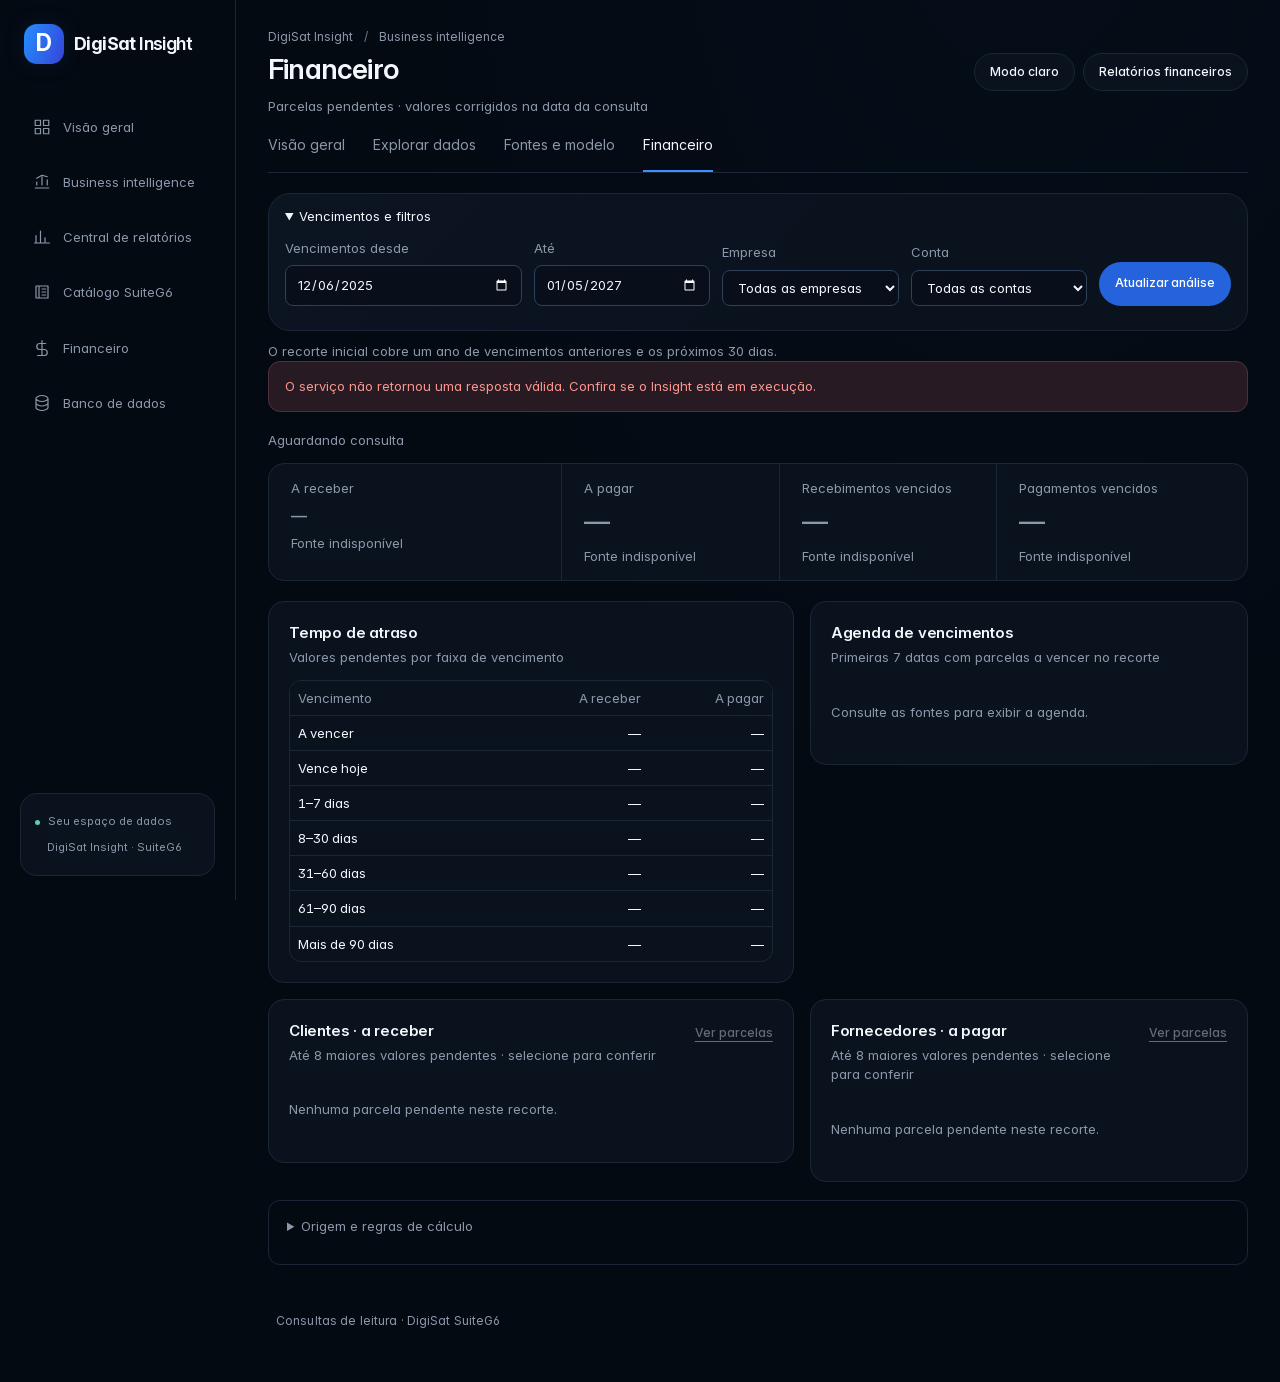
==== static/bi-finance.html @ 0f27f089 "Release 1.1.0 RC2 with financial BI and parcel exploration" ====
<!doctype html>
<html lang="pt-BR">
<head>
  <meta charset="utf-8"><meta name="viewport" content="width=device-width,initial-scale=1">
  <title>Financeiro · DigiSat Insight</title>
  <script src="/static/theme.js?v=pebble-1"></script>
  <link rel="icon" href="/static/favicon.svg" type="image/svg+xml">
  <link rel="preload" href="/static/fonts/InterVariable.woff2" as="font" type="font/woff2" crossorigin>
  <link rel="stylesheet" href="/static/style.css"><link rel="stylesheet" href="/static/theme.css">
  <link rel="stylesheet" href="/static/pebble.css?v=2"><link rel="stylesheet" href="/static/pebble-layout.css?v=3">
  <link rel="stylesheet" href="/static/pulse.css?v=2"><link rel="stylesheet" href="/static/bi.css?v=1">
  <script src="/static/pebble.js?v=3" defer></script>
  <link rel="stylesheet" href="/static/bi-finance.css"><script src="/static/bi-finance.js" defer></script>
</head>
<body class="bi-page finance-bi"><a class="skip" href="#biMain">Pular para a análise</a><main id="biMain">
<header class="bi-header"><div><p class="bi-breadcrumb">DigiSat Insight <span>/</span> Business intelligence</p><h1>Financeiro</h1><p class="bi-fine">Parcelas pendentes · valores corrigidos na data da consulta</p></div><div class="bi-header-actions"><button id="themeToggle" class="secondary" type="button"><span id="themeLabel">Modo claro</span></button><a class="secondary" href="/finance-reports">Relatórios financeiros</a></div></header>
<nav class="bi-tabs" aria-label="Áreas de BI"><a href="/bi#overview">Visão geral</a><a href="/bi#explore">Explorar dados</a><a href="/bi#model">Fontes e modelo</a><a href="/bi-finance" aria-current="page">Financeiro</a></nav>
<details id="filtersDisclosure" open><summary>Vencimentos e filtros</summary><form id="filters" class="bi-filterbar"><label>Vencimentos desde<input id="start" type="date" required></label><label>Até<input id="end" type="date" required></label><label>Empresa<select id="company"><option value="">Todas as empresas</option></select></label><label>Conta<select id="account"><option value="">Todas as contas</option></select></label><button id="refresh" class="primary">Atualizar análise</button></form></details>
<p id="scope" class="bi-fine">O recorte inicial cobre um ano de vencimentos anteriores e os próximos 30 dias.</p><p id="error" class="bi-error" role="alert" hidden></p><p id="freshness" class="bi-fine" role="status">Aguardando consulta</p>
<div id="kpis" class="bi-kpis" aria-live="polite"></div>
<div class="finance-grid"><section class="bi-panel"><div class="bi-panel-head"><div><h2>Tempo de atraso</h2><p>Valores pendentes por faixa de vencimento</p></div></div><div id="aging" class="bi-table-frame"></div></section><section class="bi-panel"><div class="bi-panel-head"><div><h2>Agenda de vencimentos</h2><p>Primeiras 7 datas com parcelas a vencer no recorte</p></div></div><div id="agenda"></div></section><section class="bi-panel"><div class="bi-panel-head"><div><h2>Clientes · a receber</h2><p>Até 8 maiores valores pendentes · selecione para conferir</p></div><button class="bi-text-button" data-side="receivable">Ver parcelas</button></div><div id="receivablePeople"></div></section><section class="bi-panel"><div class="bi-panel-head"><div><h2>Fornecedores · a pagar</h2><p>Até 8 maiores valores pendentes · selecione para conferir</p></div><button class="bi-text-button" data-side="payable">Ver parcelas</button></div><div id="payablePeople"></div></section></div>
<section id="details" class="bi-panel finance-details" hidden><div class="bi-panel-head"><div><h2 id="detailTitle">Parcelas</h2><p id="detailStatus" role="status"></p></div><button id="closeDetails" class="secondary">Fechar</button></div><div id="parcelTable" class="bi-table-frame"></div><div class="bi-model-actions"><button id="previous" class="secondary">Anterior</button><button id="next" class="secondary">Próxima página</button></div></section>
<details class="bi-provenance"><summary>Origem e regras de cálculo</summary><p>Recebimentos e Pagamentos · somente parcelas ativas com situação pendente. O recorte usa o vencimento; títulos anteriores à data inicial ficam fora dos totais. Juros, multas e taxas seguem o motor dos relatórios financeiros, calculados hoje. Os totais de BI somam os centavos exibidos por parcela, antes da paginação. Não representam saldo bancário nem uma posição histórica. A homologação contra a saída nativa permanece pendente.</p><p id="provenance"></p></details><footer class="bi-footer">Consultas de leitura · DigiSat SuiteG6</footer></main><dialog id="biAuth" aria-labelledby="biAuthTitle"><form id="biAuthForm"><h2 id="biAuthTitle">Acessar o Insight</h2><p>Use as credenciais de acesso a este painel.</p><label>Usuário<input id="biAuthUser" autocomplete="username" required></label><label>Senha<input id="biAuthPassword" type="password" autocomplete="current-password" required></label><p id="biAuthError" role="alert"></p><div class="bi-model-actions"><button id="biAuthCancel" type="button" class="secondary">Cancelar</button><button class="primary" type="submit">Entrar</button></div></form></dialog>
</body></html>
---- static/style.css ----
/* ============================================================
   DigiSat Insight — design system
   Offline only: system fonts, no CDN, no build step.
   ============================================================ */

:root{
  /* ink & surface */
  --ink:#101f19;
  --ink-2:#2b3d34;
  --muted:#5f7268;
  --faint:#8b9a92;
  --line:#e2e9e1;
  --line-strong:#cfdacd;
  --bg:#f2f5ee;
  --bg-deep:#e9eee4;
  --card:#ffffff;

  /* brand */
  --green:#16624b;
  --green-600:#0f4d3a;
  --green-700:#0a3a2c;
  --green-soft:#e6f0e9;
  --green-tint:#f2f8f4;
  --lime:#d7ee86;

  /* semantic */
  --amber:#8a6a24;
  --amber-bg:#fdf7e6;
  --amber-line:#f0e3bb;
  --red:#a94136;
  --red-bg:#fdf1ef;
  --red-line:#f2d3ce;
  --blue:#2c5c8c;
  --blue-bg:#eef5fc;
  --blue-line:#d8e6f4;

  /* shape & motion */
  --r-xs:8px;
  --r-sm:10px;
  --r-md:13px;
  --r-lg:18px;
  --r-xl:24px;
  --shadow-xs:0 1px 2px #16281f08;
  --shadow-sm:0 2px 8px #16281f0a,0 1px 2px #16281f06;
  --shadow-md:0 10px 28px #16281f10,0 2px 6px #16281f08;
  --shadow-lg:0 24px 60px #16281f1a,0 6px 16px #16281f0d;
  --ease:cubic-bezier(.22,.61,.36,1);
  --t-fast:140ms var(--ease);
  --t-med:240ms var(--ease);

  --font:"Segoe UI Variable Text","Segoe UI",Inter,system-ui,-apple-system,"Helvetica Neue",Arial,sans-serif;
  --mono:"Cascadia Mono","Consolas","SF Mono",ui-monospace,monospace;
}

*{box-sizing:border-box}
html{scroll-behavior:smooth;-webkit-text-size-adjust:100%}
body{
  margin:0;
  /* Leaves room for the fixed rail while letting <main> center in the rest. */
  padding-left:72px;
  background:
    radial-gradient(1100px 520px at 82% -8%,#e7f0e4 0%,transparent 62%),
    radial-gradient(900px 460px at -10% 108%,#eaf0e2 0%,transparent 58%),
    var(--bg);
  color:var(--ink);
  font:400 14px/1.55 var(--font);
  -webkit-font-smoothing:antialiased;
  text-rendering:optimizeLegibility;
}
h1,h2,h3,p{margin:0}
h1,h2,h3{letter-spacing:-.018em;line-height:1.18;font-weight:700}
button,input,select{font:inherit;color:inherit}
button{cursor:pointer}
svg{fill:none;stroke:currentColor;stroke-width:1.8;stroke-linecap:round;stroke-linejoin:round;flex:none}
a{color:inherit}
::selection{background:#cfe8d6;color:var(--green-700)}

.sr-only{position:absolute;width:1px;height:1px;padding:0;margin:-1px;overflow:hidden;clip:rect(0 0 0 0);white-space:nowrap;border:0}
.hidden{display:none!important}

.skip{
  position:absolute;left:12px;top:-64px;z-index:80;
  background:var(--green-700);color:#fff;text-decoration:none;
  padding:9px 14px;border-radius:var(--r-sm);font-weight:600;
  transition:top var(--t-fast);
}
.skip:focus{top:12px}

:focus-visible{outline:3px solid #9dc9ae;outline-offset:2px;border-radius:4px}

/* ------------------------------------------------------------
   Rail
   ------------------------------------------------------------ */
.rail{
  position:fixed;inset:0 auto 0 0;width:72px;z-index:20;
  display:flex;flex-direction:column;align-items:center;gap:18px;
  padding:18px 0;
  background:linear-gradient(180deg,#0f3b2e 0%,#0b2d23 62%,#0a271e 100%);
  color:#d8e7dd;
  box-shadow:1px 0 0 #ffffff0d,8px 0 32px #0a271e18;
}
.brand-mark{
  display:grid;place-items:center;width:40px;height:40px;
  border-radius:13px;background:var(--lime);color:#0b2d23;
  font-weight:800;font-size:20px;letter-spacing:-.03em;text-decoration:none;
  box-shadow:0 6px 18px #00000026,inset 0 1px 0 #ffffff80;
  transition:transform var(--t-fast),box-shadow var(--t-fast);
}
.brand-mark:hover{transform:translateY(-1px);box-shadow:0 10px 24px #0000002e,inset 0 1px 0 #ffffff80}
.rail-nav{display:flex;flex-direction:column;gap:8px}
.rail-btn{
  position:relative;width:44px;height:44px;border-radius:13px;
  display:grid;place-items:center;color:#a8c2b6;text-decoration:none;
  transition:background var(--t-fast),color var(--t-fast);
}
.rail-btn svg{width:20px;height:20px}
.rail-btn:hover{background:#ffffff14;color:#e8f4ec}
.rail-btn.active{background:#ffffff1c;color:var(--lime)}
.rail-btn.active::before{
  content:"";position:absolute;left:-14px;top:50%;transform:translateY(-50%);
  width:3px;height:20px;border-radius:0 3px 3px 0;background:var(--lime);
}
.rail-bottom{
  margin-top:auto;font-size:9.5px;letter-spacing:.14em;font-weight:800;
  color:#7f9c8e;
}

/* ------------------------------------------------------------
   Shell
   ------------------------------------------------------------ */
main{
  max-width:1200px;margin:0 auto;
  padding:30px clamp(16px,4vw,48px) 40px;
}
.top{
  display:flex;justify-content:space-between;align-items:flex-start;
  gap:24px;margin-bottom:22px;
}
.top > div:first-child{min-width:0}
.eyebrow{
  font-size:10px;letter-spacing:.16em;font-weight:800;
  color:#5d7268;text-transform:uppercase;
}
h1{
  font-size:clamp(28px,3.6vw,38px);
  letter-spacing:-.035em;margin-top:4px;
  background:linear-gradient(96deg,#0c2f24 0%,#164f3c 62%,#1c6a50 100%);
  -webkit-background-clip:text;background-clip:text;color:transparent;
}
.tagline{color:var(--muted);font-size:13px;margin-top:6px;max-width:52ch}

.top-meta{display:flex;align-items:center;gap:10px;flex-wrap:wrap;justify-content:flex-end}
.badge-readonly{
  display:inline-flex;align-items:center;gap:6px;
  font-size:10px;font-weight:800;letter-spacing:.09em;text-transform:uppercase;
  color:var(--green-600);background:var(--green-soft);
  border:1px solid #d2e5d7;border-radius:99px;padding:6px 10px;
}
.badge-readonly::before{
  content:"";width:6px;height:6px;border-radius:50%;background:#35a077;
  box-shadow:0 0 0 3px #35a07722;
}

/* status pill */
.status{
  display:flex;align-items:center;gap:11px;
  background:#ffffffd9;border:1px solid var(--line);border-radius:14px;
  padding:9px 10px 9px 13px;min-width:250px;
  box-shadow:var(--shadow-sm);backdrop-filter:blur(8px);
}
.dot{
  width:9px;height:9px;border-radius:50%;background:#d3a53c;flex:none;
  box-shadow:0 0 0 4px #d3a53c1f;transition:background var(--t-med),box-shadow var(--t-med);
}
.status.online .dot{background:#2f9d74;box-shadow:0 0 0 4px #2f9d741f}
.status.error .dot{background:#cf6255;box-shadow:0 0 0 4px #cf62551f}
.status-text{display:flex;flex-direction:column;line-height:1.28;flex:1;min-width:0}
.status-text strong{font-size:12px;letter-spacing:-.005em}
.status-text small{font-size:10.5px;color:var(--muted);white-space:nowrap;overflow:hidden;text-overflow:ellipsis}
.icon-btn{
  width:30px;height:30px;border-radius:9px;border:0;background:transparent;
  color:var(--muted);display:grid;place-items:center;transition:background var(--t-fast),color var(--t-fast);
}
.icon-btn:hover{background:var(--green-soft);color:var(--green)}
.icon-btn svg{width:16px;height:16px}

/* ------------------------------------------------------------
   Cards
   ------------------------------------------------------------ */
.card{
  background:var(--card);border:1px solid var(--line);
  border-radius:var(--r-lg);box-shadow:var(--shadow-md);
}
.banner{
  margin-bottom:16px;padding:16px 18px;border-radius:14px;
  background:var(--red-bg);border:1px solid var(--red-line);color:#78322b;
}
.banner b{display:block;margin-bottom:4px}
.banner code{
  background:#fff;border:1px solid var(--red-line);padding:1px 5px;
  border-radius:5px;font:12px var(--mono);
}
.banner p{margin:6px 0 0;font-size:12.5px}

/* ------------------------------------------------------------
   Ask / hero
   ------------------------------------------------------------ */
.ask{
  position:relative;overflow:hidden;
  padding:clamp(22px,3vw,34px);
  margin-bottom:14px;
  background:
    radial-gradient(760px 300px at 88% -30%,#dcecd6 0%,transparent 66%),
    linear-gradient(118deg,#f0f6ec 0%,#f8fbf5 52%,#eef3e6 100%);
  border-color:#dbe6d7;
}
.ask::after{
  content:"";position:absolute;inset:0;pointer-events:none;opacity:.45;
  background-image:linear-gradient(#16624b0a 1px,transparent 1px),linear-gradient(90deg,#16624b0a 1px,transparent 1px);
  background-size:38px 38px;
  mask-image:radial-gradient(600px 240px at 90% 0%,#000 0%,transparent 72%);
}
.ask > *{position:relative;z-index:1}
.ask-copy{max-width:660px}
.pill{
  display:inline-flex;align-items:center;gap:6px;
  font-size:9px;letter-spacing:.14em;font-weight:800;
  color:#1f6a50;background:#d8e9d5;border:1px solid #c6ddc3;
  padding:5px 10px;border-radius:99px;
}
.ask h2{
  font-size:clamp(22px,2.6vw,29px);letter-spacing:-.028em;
  margin:12px 0 6px;
}
.ask-copy p{color:#566c5f;font-size:13px;max-width:56ch}

.ask-row{display:flex;gap:10px;margin-top:20px}
.ask-row input{
  flex:1;min-width:0;height:52px;
  border:1px solid #d3dfd0;border-radius:14px;background:#fff;
  padding:0 17px;font-size:14.5px;
  box-shadow:var(--shadow-sm);
  transition:border-color var(--t-fast),box-shadow var(--t-fast);
}
.ask-row input::placeholder{color:#9aa89f}
.ask-row input:focus{
  outline:none;border-color:#7fae90;
  box-shadow:0 0 0 4px #b9d8c34d,var(--shadow-sm);
}

.primary{
  height:44px;border:0;border-radius:12px;
  background:linear-gradient(180deg,#1b7157 0%,var(--green) 55%,var(--green-600) 100%);
  color:#fff;font-weight:700;font-size:13px;letter-spacing:-.005em;
  padding:0 20px;display:inline-flex;align-items:center;justify-content:center;gap:8px;
  box-shadow:0 1px 0 #ffffff26 inset,0 6px 16px #16624b2e;
  transition:filter var(--t-fast),transform var(--t-fast),box-shadow var(--t-fast);
}
.primary:hover{filter:brightness(1.06);box-shadow:0 1px 0 #ffffff26 inset,0 8px 20px #16624b3a}
.primary:active{transform:translateY(1px)}
.primary:disabled{opacity:.6;cursor:wait;transform:none}
.primary.small{height:38px;padding:0 15px;font-size:12px;border-radius:10px}

.secondary{
  height:38px;border:1px solid var(--line-strong);border-radius:10px;
  background:#f7f9f4;color:#35463d;font-weight:600;font-size:12px;padding:0 14px;
  transition:background var(--t-fast),border-color var(--t-fast),color var(--t-fast);
}
.secondary:hover{background:#eef3ea;border-color:#bfcdbd;color:var(--green-700)}
.secondary:disabled{opacity:.45;cursor:default}

.ghost{
  height:38px;border:1px solid transparent;border-radius:10px;background:transparent;
  color:var(--green);font-weight:700;font-size:12px;padding:0 11px;
  display:inline-flex;align-items:center;gap:6px;transition:background var(--t-fast);
}
.ghost:hover{background:var(--green-soft)}
.ghost svg{width:14px;height:14px;transition:transform var(--t-med)}
.ghost[aria-expanded="true"] svg{transform:rotate(180deg)}

.spinner{
  display:none;width:14px;height:14px;border-radius:50%;
  border:2px solid #ffffff59;border-top-color:#fff;
  animation:spin .7s linear infinite;
}
.running .spinner{display:inline-block}
@keyframes spin{to{transform:rotate(360deg)}}

.suggestions{display:flex;gap:7px;flex-wrap:wrap;margin-top:14px}
.suggestions button{
  border:1px solid #d7e3d2;background:#ffffffb8;border-radius:99px;
  padding:6px 12px;font-size:11px;color:#4d6559;
  transition:background var(--t-fast),border-color var(--t-fast),color var(--t-fast);
}
.suggestions button:hover{background:#fff;border-color:#a9c9b4;color:var(--green-700)}

/* ------------------------------------------------------------
   Toolbar + filters
   ------------------------------------------------------------ */
.toolbar{
  display:flex;align-items:center;gap:14px;flex-wrap:wrap;
  padding:11px 13px;margin-bottom:14px;border-radius:var(--r-md);
}
.presets{
  display:flex;gap:2px;flex-wrap:wrap;
  background:#f1f5ed;border:1px solid #e6ece3;border-radius:11px;padding:3px;
}
.presets button{
  border:0;background:transparent;border-radius:8px;
  padding:6px 11px;font-size:11.5px;color:#586a60;font-weight:600;white-space:nowrap;
  transition:background var(--t-fast),color var(--t-fast),box-shadow var(--t-fast);
}
.presets button:hover{background:#ffffffb0;color:var(--green-700)}
.presets button.active{
  background:#fff;color:var(--green-700);
  box-shadow:var(--shadow-sm);font-weight:700;
}
.dates{
  display:flex;align-items:center;gap:10px;margin-left:auto;
  font-size:11px;color:var(--muted);font-weight:700;
}
.dates label{display:inline-flex;align-items:center;gap:6px;white-space:nowrap}
.dates input{
  height:36px;border:1px solid var(--line-strong);border-radius:9px;
  background:#fbfcf9;padding:0 9px;font-size:12px;color:var(--ink);
  transition:border-color var(--t-fast),box-shadow var(--t-fast);
}
.dates input:focus{outline:none;border-color:#80ae90;box-shadow:0 0 0 3px #b6d6c33d}

.filters{
  display:grid;grid-template-columns:repeat(4,minmax(0,1fr));
  gap:14px;padding:18px;margin-bottom:24px;
}
.field{display:flex;flex-direction:column;gap:6px;min-width:0}
.field label,.field-title{
  font-size:10.5px;font-weight:800;color:#5d6f66;letter-spacing:.035em;
  text-transform:uppercase;
}
.field select,.field input{
  height:38px;border:1px solid var(--line-strong);border-radius:9px;
  background:#fbfcf9;padding:0 10px;font-size:12px;min-width:0;
  transition:border-color var(--t-fast),box-shadow var(--t-fast),background var(--t-fast);
}
.field select:hover,.field input:hover{background:#fff}
.field select:focus,.field input:focus{
  outline:none;border-color:#80ae90;box-shadow:0 0 0 3px #b6d6c33d;background:#fff;
}
.field select:disabled,.field input:disabled{opacity:.58;background:#f1f4ef;cursor:not-allowed}
.scope{gap:7px;grid-column:span 2}
.scope .field-title{margin-bottom:1px}
.check{
  display:flex!important;align-items:center;gap:7px;
  font-size:12px!important;font-weight:600!important;color:#35463d!important;
  cursor:pointer;text-transform:none;letter-spacing:0;
}
.check input{width:15px;height:15px;accent-color:var(--green);height:auto;margin:0}
.scope small{font-size:10px;color:#6b7a72;margin:-1px 0 2px 22px;line-height:1.4}
.scope small.scope-hint{margin-left:0;line-height:1.45}
.mapping-actions{grid-column:1/-1;display:flex;justify-content:flex-end;gap:8px;padding-top:2px}
.map-note{grid-column:1/-1;font-size:10.5px;color:#617068;margin:0}
.backup-note{
  grid-column:1/-1;font-size:10.5px;color:var(--amber);
  background:var(--amber-bg);border:1px solid var(--amber-line);
  border-radius:9px;padding:8px 10px;margin:2px 0 0;
}

/* ------------------------------------------------------------
   Section head + report cards
   ------------------------------------------------------------ */
.section-head{
  display:flex;align-items:flex-end;justify-content:space-between;
  gap:12px;margin-bottom:12px;
}
.section-head h2{font-size:19px;margin-top:3px}
.muted{font-size:11px;color:var(--muted)}

.report-grid{
  display:grid;grid-template-columns:repeat(auto-fit,minmax(150px,1fr));
  gap:10px;margin-bottom:20px;
}
.report-card{
  position:relative;display:flex;flex-direction:column;align-items:flex-start;
  gap:6px;text-align:left;padding:14px;
  border:1px solid var(--line);border-radius:var(--r-md);background:var(--card);
  box-shadow:var(--shadow-xs);
  transition:transform var(--t-fast),border-color var(--t-fast),box-shadow var(--t-fast);
}
.report-card:hover{
  border-color:#b9cfc0;transform:translateY(-2px);
  box-shadow:var(--shadow-md);
}
.report-card.selected{
  border-color:#5f9f81;
  box-shadow:0 0 0 2px #dcece2,var(--shadow-md);
}
.report-card.selected::after{
  content:"";position:absolute;inset:0;border-radius:inherit;pointer-events:none;
  background:linear-gradient(160deg,#16624b08 0%,transparent 55%);
}
.report-icon{
  position:relative;width:30px;height:30px;border-radius:9px;
  display:grid;place-items:center;margin-bottom:3px;
}
.report-card.selected .report-icon::after{
  content:"✓";position:absolute;right:-5px;bottom:-5px;
  width:15px;height:15px;border-radius:50%;display:grid;place-items:center;
  background:var(--green);color:#fff;font-size:9px;font-weight:800;line-height:1;
  box-shadow:0 0 0 2px #fff;
}
.report-icon svg{width:15px;height:15px}
.violet{background:#ece7fb;color:#6f56b6}
.orange{background:#fdefe2;color:#c1702a}
.mint{background:#e1f3e9;color:#3b8f69}
.blue{background:#e5eefa;color:#46719f}
.rose{background:#f9e8e6;color:#bb675f}
.teal{background:#e0f1ef;color:#2f7d75}
.slate{background:#e9edf0;color:#4d6170}
.report-name{font-size:12px;font-weight:700;line-height:1.32;letter-spacing:-.005em}
.report-card small{font-size:10px;color:var(--muted);line-height:1.35}

/* ------------------------------------------------------------
   Results
   ------------------------------------------------------------ */
.results{padding:clamp(18px,2.4vw,26px);scroll-margin-top:18px}
.results-head{
  display:flex;justify-content:space-between;align-items:flex-start;
  gap:16px;padding-bottom:14px;border-bottom:1px solid #eef2ec;
}
.results-head h2{font-size:21px;margin:3px 0 3px}
.results-head p{font-size:11.5px;color:var(--muted)}
.actions{display:flex;gap:7px;flex:none}

.chips{display:flex;gap:6px;flex-wrap:wrap;margin:14px 0 0}
.chip{
  font-size:10.5px;border:1px solid #dde6da;background:#f5f8f2;
  color:#4a6357;border-radius:99px;padding:5px 10px;font-weight:600;
}
.chip.accent{border-color:#cfe2d3;background:var(--green-soft);color:#1f644c;font-weight:700}

.box{margin-top:12px;padding:11px 13px;border-radius:10px;font-size:11.5px;line-height:1.5}
.box b{display:block;font-size:10px;letter-spacing:.08em;text-transform:uppercase;margin-bottom:3px}
.box p{margin:3px 0 0}
.box.warn{background:var(--amber-bg);border:1px solid var(--amber-line);color:var(--amber)}
.box.info{background:var(--blue-bg);border:1px solid var(--blue-line);color:var(--blue)}
.box.error{background:var(--red-bg);border:1px solid var(--red-line);color:#7b342d}

.summary{display:flex;gap:10px;flex-wrap:wrap;margin:16px 0 0}
.metric{
  position:relative;overflow:hidden;
  background:#f8faf6;border:1px solid #edf1e9;border-radius:12px;
  padding:11px 15px;min-width:140px;flex:0 1 auto;
}
.metric::before{
  content:"";position:absolute;left:0;top:0;bottom:0;width:3px;
  background:#cfe0d2;opacity:.9;
}
.metric small{display:block;color:var(--muted);font-size:10px;font-weight:600;letter-spacing:.02em}
.metric strong{
  display:block;font-size:19px;letter-spacing:-.02em;margin-top:3px;
  white-space:nowrap;font-variant-numeric:tabular-nums;color:var(--ink);
}
.metric.emphasis{background:var(--green-soft);border-color:#d5e6d9}
.metric.emphasis::before{background:#3f8f6e}
.metric.emphasis strong{color:var(--green-700)}
.metric.warn{background:var(--amber-bg);border-color:var(--amber-line)}
.metric.warn::before{background:#d3a53c}
.metric.warn strong{color:var(--amber)}

.chart{margin:20px 0 6px}
.chart-title{
  font-size:10.5px;color:var(--muted);margin-bottom:9px;font-weight:800;
  letter-spacing:.06em;text-transform:uppercase;
}
.bars{
  display:flex;align-items:flex-end;gap:5px;height:150px;
  border-bottom:1px solid var(--line);padding:4px 2px 0;
}
.bar-col{
  flex:1;height:100%;display:flex;flex-direction:column;justify-content:flex-end;
  align-items:center;gap:4px;min-width:6px;position:relative;
}
.bar-col .bar{
  width:min(34px,82%);border-radius:5px 5px 0 0;min-height:3px;
  background:linear-gradient(180deg,#9ccfb0 0%,#5aa383 55%,#3f8a6b 100%);
  box-shadow:0 -1px 0 #ffffff40 inset;
  transition:filter var(--t-fast),transform var(--t-fast);
}
.bar-col:hover .bar{filter:brightness(1.07);transform:scaleX(1.04)}
.bar-col span{font-size:8.5px;color:#617068;white-space:nowrap}
.bar-col .tip{
  position:absolute;bottom:104%;left:50%;transform:translateX(-50%);
  background:#122c22;color:#fff;font-size:10px;padding:4px 7px;
  border-radius:6px;white-space:nowrap;opacity:0;pointer-events:none;
  transition:opacity var(--t-fast);z-index:2;box-shadow:var(--shadow-md);
}
.bar-col:hover .tip{opacity:1}
.hbars{display:flex;flex-direction:column;gap:8px}
.hbar{
  display:grid;grid-template-columns:minmax(90px,220px) 1fr auto;
  align-items:center;gap:10px;font-size:11px;
}
.hbar .label{
  color:#42544a;overflow:hidden;text-overflow:ellipsis;
  white-space:nowrap;text-align:right;
}
.hbar .track{background:#eef3ea;border-radius:99px;height:9px;overflow:hidden}
.hbar .fill{
  display:block;height:100%;border-radius:99px;min-width:3px;
  background:linear-gradient(90deg,#3f8a6b 0%,#78bb99 100%);
}
.hbar .value{font-variant-numeric:tabular-nums;color:#2f4238;font-weight:700;white-space:nowrap}

/* ------------------------------------------------------------
   Tables
   ------------------------------------------------------------ */
.table-wrap{
  overflow:auto;max-height:440px;margin-top:16px;
  border:1px solid #edf1e9;border-radius:11px;overscroll-behavior:contain;
  background:#fff;
}
table{border-collapse:separate;border-spacing:0;width:100%;font-size:11.5px;font-variant-numeric:tabular-nums}
thead th{
  position:sticky;top:0;z-index:2;
  background:#f6f9f3;text-align:left;
  font-size:9.5px;letter-spacing:.06em;text-transform:uppercase;color:#5b6d63;
  padding:9px 11px;border-bottom:1px solid var(--line);
  white-space:nowrap;cursor:pointer;user-select:none;
  transition:color var(--t-fast),background var(--t-fast);
}
thead th:hover{color:var(--green);background:#f1f6ee}
thead th:focus-visible{outline-offset:-3px;background:var(--green-soft)}
tbody td{
  padding:9px 11px;border-bottom:1px solid #f2f5f0;
  max-width:380px;overflow:hidden;text-overflow:ellipsis;white-space:nowrap;
}
tbody tr:last-child td{border-bottom:0}
tbody tr:hover td{background:#fafbf7}
td.num{text-align:right;font-variant-numeric:tabular-nums}
.empty{text-align:center;color:#93a098;height:96px;font-size:12px}

.empty-state{
  display:flex;flex-direction:column;align-items:center;justify-content:center;
  gap:5px;padding:26px 12px;color:#7b8a82;height:auto;
}
.empty-state svg{width:28px;height:28px;color:#b2c1b7;stroke-width:1.5;margin-bottom:2px}
.empty-state strong{font-size:12px;color:#4a5d52}
.empty-state span{font-size:11px;line-height:1.45;max-width:44ch}

.table-foot{margin:10px 2px 0;font-size:10.5px;color:var(--muted)}

/* reconciliation */
.recon{margin-top:20px;padding-top:16px;border-top:1px solid var(--line)}
.recon-head{display:flex;justify-content:space-between;align-items:flex-start;gap:12px}
.recon-head h3{font-size:15px;margin:2px 0 2px}
.recon-head p{font-size:11px;color:var(--muted)}
.recon .summary{margin-top:10px}
.recon .table-wrap{max-height:300px;margin-top:10px}
.recon .table-foot{margin-top:7px}

/* skeletons */
.skeleton{
  height:78px;border-radius:11px;margin-top:14px;
  background:linear-gradient(90deg,#f2f5ef 25%,#e8eee4 37%,#f2f5ef 63%);
  background-size:400% 100%;animation:shimmer 1.35s infinite;
}
.skeleton-row td{padding:11px;border-bottom:1px solid #f2f5f0}
.skeleton-line{
  display:block;height:11px;border-radius:6px;
  background:linear-gradient(90deg,#f2f5ef 25%,#e8eee4 37%,#f2f5ef 63%);
  background-size:400% 100%;animation:shimmer 1.35s infinite;
}
@keyframes shimmer{0%{background-position:100% 0}100%{background-position:-100% 0}}

footer{
  text-align:center;font-size:10px;color:#66766d;
  padding:22px 8px 4px;letter-spacing:.01em;
}

/* ------------------------------------------------------------
   Toast
   ------------------------------------------------------------ */
#toast{
  position:fixed;left:50%;bottom:24px;transform:translate(-50%,14px);
  background:#122c22;color:#eaf4ee;padding:11px 16px;border-radius:10px;
  font-size:12px;opacity:0;pointer-events:none;z-index:60;
  max-width:min(480px,90vw);text-align:center;
  box-shadow:var(--shadow-lg);
  transition:opacity var(--t-med),transform var(--t-med);
}
#toast.show{opacity:1;transform:translate(-50%,0)}

/* ------------------------------------------------------------
   Responsive
   ------------------------------------------------------------ */
@media(min-width:821px){
  html{scroll-padding-top:92px}
  #assistente,#resultado{scroll-margin-top:92px}
  .toolbar{
    position:sticky;top:10px;z-index:6;
    background:#ffffffeb;backdrop-filter:blur(12px) saturate(1.1);
    box-shadow:0 10px 26px #16281f12,0 1px 0 #ffffffcc inset;
  }
}
@media(max-width:1060px){
  .report-grid{grid-template-columns:repeat(3,minmax(0,1fr))}
  .filters{grid-template-columns:repeat(2,minmax(0,1fr))}
  .scope{grid-column:span 2}
}
@media(max-width:820px){
  body{padding-left:0}
  main{margin:0 auto;padding:24px 16px 34px}
  .rail{
    inset:auto 0 0 0;width:auto;height:58px;flex-direction:row;
    justify-content:center;gap:10px;padding:0 14px;
    border-radius:16px 16px 0 0;
  }
  .brand-mark,.rail-bottom{display:none}
  .rail-nav{flex-direction:row;gap:10px}
  .rail-btn.active::before{display:none}
  body{padding-bottom:66px}
  .top{flex-direction:column;align-items:stretch;gap:16px}
  .top-meta{justify-content:flex-start}
  .status{min-width:0}
  .toolbar{gap:10px}
  .dates{margin-left:0}
  .report-grid{grid-template-columns:repeat(2,minmax(0,1fr))}
  .results-head{flex-direction:column}
  .actions{width:100%}
  .actions button{flex:1}
}
@media(max-width:560px){
  h1{font-size:27px}
  .ask{padding:20px}
  .ask h2{font-size:21px}
  .ask-row{flex-direction:column}
  .ask-row .primary{width:100%}
  .filters{grid-template-columns:1fr}
  .scope{grid-column:span 1}
  .presets{width:100%}
  .presets button{flex:0 0 auto;padding:6px 10px;font-size:10.5px}
  .dates{width:100%;flex-wrap:wrap}
  .dates label{flex:1;min-width:120px}
  .dates input{width:100%}
  .report-grid{grid-template-columns:1fr 1fr}
  .report-card{padding:11px}
  .results{padding:16px}
  .recon-head{flex-direction:column}
  .recon-head .secondary{width:100%}
  .hbar{grid-template-columns:minmax(70px,130px) 1fr auto}
  .hbar .value{font-size:10px}
}

@media(prefers-reduced-motion:reduce){
  html{scroll-behavior:auto!important}
  *,*::before,*::after{transition:none!important;animation:none!important}
}

#investigationDetails{margin-top:24px;padding-top:18px;border-top:1px solid var(--line)}
#investigationDetails h3{font-size:15px;margin-bottom:6px}
.sale-detail{margin-top:10px;border:1px solid var(--line);border-radius:var(--r-sm);padding:10px 12px;background:var(--card)}
.sale-detail summary{cursor:pointer;font-size:12px;font-weight:600;color:var(--ink-2)}
.sale-detail .table-wrap{margin-top:10px}

@media print{
  .rail,.toolbar,.ask,.report-section,#toast,.skip,footer{display:none!important}
  body{padding:0}
  main{margin:0;padding:0;max-width:none}
  .card{box-shadow:none;border-color:#ccc}
  .table-wrap{max-height:none;overflow:visible}
}
---- static/theme.css ----
:root{color-scheme:light}
.theme-toggle{display:inline-flex;align-items:center;justify-content:center;gap:7px;white-space:nowrap}
.theme-toggle svg{width:16px;height:16px}
@media(max-width:820px){.top-meta{flex-wrap:wrap}}

@media screen{
  :root[data-theme="dark"]{
    color-scheme:dark;
    --ink:#e5eee9;--ink-2:#cfddd5;--muted:#a6bbb0;--faint:#8fa59a;
    --line:#30453b;--line-strong:#466052;--bg:#101a15;--bg-deep:#15231c;--card:#1a2921;
    --green:#85d4ad;--green-600:#a4e2c2;--green-700:#b2ebce;
    --green-soft:#233e30;--green-tint:#1d3327;
    --amber:#edcb7a;--amber-bg:#362e1d;--amber-line:#66532c;
    --red:#f1a49a;--red-bg:#382622;--red-line:#6d423a;
    --blue:#a2c9f1;--blue-bg:#1e3043;--blue-line:#395775;
    --shadow-xs:0 1px 2px #0003;--shadow-sm:0 2px 8px #0003;
    --shadow-md:0 10px 28px #0004;--shadow-lg:0 24px 60px #0006;
  }
  [data-theme="dark"] body{background:radial-gradient(1100px 520px at 82% -8%,#213b2d 0%,transparent 62%),var(--bg)}
  [data-theme="dark"] ::selection{background:#3c654d;color:#effff5}
  [data-theme="dark"] h1{background:none;color:var(--ink);-webkit-text-fill-color:var(--ink)}
  [data-theme="dark"] .eyebrow,
  [data-theme="dark"] .ask-copy p,
  [data-theme="dark"] .field label,
  [data-theme="dark"] .scope small,
  [data-theme="dark"] .map-note,
  [data-theme="dark"] .bar-col span,
  [data-theme="dark"] footer,
  [data-theme="dark"] dialog p,
  [data-theme="dark"] dialog label{color:var(--muted)}
  [data-theme="dark"] .status,
  [data-theme="dark"] .toolbar{background:var(--card);box-shadow:var(--shadow-sm)}
  [data-theme="dark"] .badge-readonly{border-color:var(--line-strong)}
  [data-theme="dark"] .ask{background:radial-gradient(760px 300px at 88% -30%,#2c4b35 0%,transparent 66%),linear-gradient(118deg,#1c3023,#1b2a21);border-color:var(--line-strong)}
  [data-theme="dark"] .pill{background:#2d4936;color:#bce7c4;border-color:#46684e}
  [data-theme="dark"] .ask-row input,
  [data-theme="dark"] .dates input,
  [data-theme="dark"] .field input,
  [data-theme="dark"] .field select,
  [data-theme="dark"] dialog input{background:var(--bg-deep);color:var(--ink);border-color:var(--line-strong)}
  [data-theme="dark"] input::placeholder{color:var(--faint)}
  [data-theme="dark"] .field select:hover,
  [data-theme="dark"] .field input:hover,
  [data-theme="dark"] .field select:focus,
  [data-theme="dark"] .field input:focus,
  [data-theme="dark"] dialog input:focus{background:var(--bg);color:var(--ink)}
  [data-theme="dark"] .field select:disabled,
  [data-theme="dark"] .field input:disabled{background:var(--bg-deep)}
  [data-theme="dark"] .scope label{color:var(--ink-2)!important}
  [data-theme="dark"] .primary{background:linear-gradient(180deg,#267c5b,#195c43);color:#fff}
  [data-theme="dark"] .skip{background:#195c43;color:#fff}
  [data-theme="dark"] .secondary,
  [data-theme="dark"] .suggestions button{background:var(--bg-deep);color:var(--ink-2);border-color:var(--line-strong)}
  [data-theme="dark"] .secondary:hover,
  [data-theme="dark"] .suggestions button:hover{background:var(--green-soft);color:var(--green-700);border-color:var(--green)}
  [data-theme="dark"] .presets{background:var(--bg-deep);border-color:var(--line)}
  [data-theme="dark"] .presets button{color:var(--muted)}
  [data-theme="dark"] .presets button:hover,
  [data-theme="dark"] .presets button.active{background:var(--green-soft);color:var(--green-700)}
  [data-theme="dark"] .report-card.selected{border-color:#79bd95;box-shadow:0 0 0 2px #355441,var(--shadow-md)}
  [data-theme="dark"] .report-card.selected .report-icon::after{background:#276c4c;color:#fff;box-shadow:0 0 0 2px var(--card)}
  [data-theme="dark"] .violet{background:#37304d;color:#ccb8ff}
  [data-theme="dark"] .orange{background:#453222;color:#efbc86}
  [data-theme="dark"] .mint{background:#253f30;color:#94d6ad}
  [data-theme="dark"] .blue{background:#293a50;color:#adcdf4}
  [data-theme="dark"] .rose{background:#452e2d;color:#f0b4ac}
  [data-theme="dark"] .teal{background:#223e3b;color:#94d7ce}
  [data-theme="dark"] .slate{background:#303c44;color:#bdcfdb}
  [data-theme="dark"] .results-head{border-color:var(--line)}
  [data-theme="dark"] .chip{background:var(--bg-deep);border-color:var(--line);color:var(--ink-2)}
  [data-theme="dark"] .chip.accent{background:var(--green-soft);border-color:var(--line-strong);color:var(--green-700)}
  [data-theme="dark"] .banner,
  [data-theme="dark"] .box.error{color:var(--red)}
  [data-theme="dark"] .banner code{background:var(--bg-deep)}
  [data-theme="dark"] .metric{background:var(--bg-deep);border-color:var(--line)}
  [data-theme="dark"] .metric.emphasis{background:var(--green-soft);border-color:var(--line-strong)}
  [data-theme="dark"] .metric::before{background:#42634e}
  [data-theme="dark"] .metric.emphasis::before{background:#85d4ad}
  [data-theme="dark"] .hbar .label,
  [data-theme="dark"] .hbar .value,
  [data-theme="dark"] .empty-state strong{color:var(--ink-2)}
  [data-theme="dark"] .hbar .track{background:var(--line)}
  [data-theme="dark"] .table-wrap{background:var(--card);border-color:var(--line)}
  [data-theme="dark"] thead th{background:var(--bg-deep);color:var(--muted)}
  [data-theme="dark"] thead th:hover{background:var(--green-soft);color:var(--green)}
  [data-theme="dark"] tbody td{border-color:var(--line)}
  [data-theme="dark"] tbody tr:hover td{background:var(--green-tint)}
  [data-theme="dark"] .empty,
  [data-theme="dark"] .empty-state{color:var(--muted)}
  [data-theme="dark"] .skeleton,
  [data-theme="dark"] .skeleton-line{background:linear-gradient(90deg,#21362a 25%,#304b39 37%,#21362a 63%);background-size:400% 100%}
  [data-theme="dark"] dialog{background:var(--card);color:var(--ink);border-color:var(--line-strong)}
}
@media print{.theme-toggle{display:none!important}}
---- static/pebble.css ----
/* Pebble-inspired shared visual layer. Local assets only; works offline. */
@media screen {
  :root, :root[data-theme="dark"] {
    color-scheme:dark;
    --ink:#f5f5f2;--ink-2:#deded8;--muted:#a4a59e;--faint:#81837a;
    --bg:#0b0c09;--bg-deep:#11120f;--card:#191a16;--line:#2c2e26;--line-strong:#44473a;
    --green:#d4ff32;--green-600:#d4ff32;--green-700:#d4ff32;--lime:#d4ff32;
    --green-soft:#2b3419;--green-tint:#202619;
    --amber:#f3c879;--amber-bg:#30291b;--amber-line:#59472c;
    --red:#ff8b83;--red-bg:#321e1d;--red-line:#633733;
    --blue:#a8c9ff;--blue-bg:#202a3a;--blue-line:#3c4b66;
    --r-lg:24px;--r-xl:28px;--shadow-xs:none;--shadow-sm:none;--shadow-md:0 5px 24px #0002;--shadow-lg:0 20px 60px #0006;
    font:14px/1.55 "Segoe UI Variable Text","Segoe UI",system-ui,sans-serif;
    color:var(--ink);background:var(--bg);
  }
  :root[data-theme="light"] {
    color-scheme:light;--ink:#1c2015;--ink-2:#363c2b;--muted:#626957;--faint:#757d69;
    --bg:#f2f3eb;--bg-deep:#e9ecdf;--card:#fcfdf8;--line:#dce0d0;--line-strong:#b6c09e;
    --green:#4b6500;--green-600:#4b6500;--green-700:#354800;--green-soft:#e6efcc;--green-tint:#f1f6e6;
    --amber:#805b12;--amber-bg:#fff4d9;--amber-line:#e4cc92;--red:#a13630;--red-bg:#fcebe8;--red-line:#e8b8b1;
    --blue:#345a93;--blue-bg:#e8effb;--blue-line:#b9cdec;
  }
  :root[data-theme] body.pebble-suite {margin:0;padding:0 0 0 236px;min-height:100vh;background:radial-gradient(ellipse at 100% 0%,#a5c92709,transparent 40%),var(--bg);color:var(--ink);font:400 14px/1.55 "Segoe UI Variable Text","Segoe UI",system-ui,sans-serif}
  html .pebble-suite,html[data-theme="dark"] .suite-page {--suite-bg:var(--bg);--suite-card:var(--card);--suite-ink:var(--ink);--suite-muted:var(--muted);--suite-line:var(--line);--suite-accent:var(--green);--suite-soft:var(--green-soft);--suite-hover:var(--green-tint)}
  .pebble-sidebar {position:fixed;inset:0 auto 0 0;width:236px;padding:28px 18px;display:flex;flex-direction:column;border-right:1px solid var(--line);background:var(--bg);z-index:30}
  .pebble-brand {display:flex;gap:12px;align-items:center;color:var(--ink)!important;text-decoration:none;font-size:17px;font-weight:700;padding:0 6px 38px}
  .pebble-brand>span {display:grid;place-items:center;width:42px;height:42px;border-radius:14px;background:var(--lime);color:#11150a;font-size:25px}
  .pebble-brand b {font-weight:400;color:var(--muted)}
  .pebble-brand small {display:block;font-size:8px;letter-spacing:.16em;color:var(--muted);margin-top:3px}
  .pebble-nav-label {font-size:9px;letter-spacing:.13em;color:var(--faint);padding:0 13px;margin:0 0 13px}
  .pebble-sidebar nav {display:grid;gap:8px}
  .pebble-sidebar nav a {display:flex;align-items:center;gap:12px;padding:13px 14px;border-radius:13px;color:var(--muted);text-decoration:none;font-size:13px;transition:background 160ms,color 160ms}
  .pebble-sidebar svg {width:18px;height:18px;fill:none;stroke:currentColor;stroke-width:1.6;stroke-linejoin:round;stroke-linecap:round;flex-shrink:0}
  .pebble-sidebar nav a:hover {background:var(--card);color:var(--ink)}
  .pebble-sidebar nav a[aria-current] {background:var(--lime);color:#121607;font-weight:700}
  .pebble-sidebar-bottom {margin-top:auto;padding:18px 12px;border:1px solid var(--line);border-radius:16px;font-size:10px;color:var(--muted)}
  .pebble-sidebar-bottom small {display:block;font-size:10px;margin:8px 0 0 12px;color:var(--faint)}
  .pebble-live-dot {display:inline-block;width:5px;height:5px;margin-right:5px;background:var(--lime);border-radius:50%}
  .pebble-suite .rail {display:none}
  html .pebble-suite main {width:100%;max-width:1580px;margin:0 auto;padding:32px clamp(20px,3vw,44px) 56px;min-width:0}
  .pebble-suite h1,.pebble-suite h2,.pebble-suite h3 {color:var(--ink);background:none;-webkit-text-fill-color:currentColor;letter-spacing:-.035em}
  .pebble-suite h1 {font-size:clamp(26px,3vw,38px);font-weight:650}
  .pebble-suite .top {align-items:center;margin-bottom:28px}
  .pebble-suite .eyebrow {color:var(--muted);font-size:9px;letter-spacing:.13em}
  .pebble-suite .tagline {max-width:62ch}
  .pebble-suite :is(.card,.panel,.toolbar,.status,details,.totals>div,.document-results) {background:var(--card);border:1px solid var(--line);box-shadow:none;border-radius:22px;color:var(--ink)}
  .pebble-suite :is(.suite-header,.editor-header) {border-color:var(--line);background:transparent;color:var(--muted)}
  .pebble-suite .suite-header {margin-bottom:12px}
  .pebble-suite .suite-brand>span {background:var(--lime);color:#111}
  .pebble-suite :is(input,select,textarea),.pebble-suite .field :is(input,select),.pebble-suite dialog input {background:var(--bg-deep);color:var(--ink);border:1px solid var(--line-strong);border-radius:11px;accent-color:var(--green)}
  .pebble-suite input::placeholder,.pebble-suite textarea::placeholder {color:var(--faint)}
  .pebble-suite :is(input,select,textarea):focus {border-color:var(--green);box-shadow:0 0 0 3px #b8e72c18;outline:none;background:var(--bg-deep);color:var(--ink)}
  .pebble-suite label,.pebble-suite dialog label {color:var(--muted)}
  .pebble-suite button {font:inherit;cursor:pointer;border:1px solid var(--line-strong);border-radius:99px;background:var(--lime);color:#101408;padding:10px 16px;font-weight:650}
  .pebble-suite :is(.secondary,.ghost,.quiet,.suggestions button,.example-chips button,.icon-btn) {background:var(--bg-deep);color:var(--ink-2);border:1px solid var(--line);box-shadow:none}
  .pebble-suite button:hover:not(:disabled),.pebble-suite a.secondary:hover {filter:brightness(1.1);border-color:var(--green)}
  .pebble-suite button:disabled {opacity:.45;cursor:not-allowed}
  .pebble-suite .primary {background:var(--lime);color:#101408;border-color:transparent;box-shadow:none}
  .pebble-suite .workspace-nav {background:transparent;border:0;border-bottom:1px solid var(--line);padding:0 0 20px;gap:8px;border-radius:0;margin-bottom:24px}
  .pebble-suite .workspace-nav a {display:none}
  .pebble-suite .workspace-nav button {font-size:11px;padding:8px 12px}
  .pebble-suite .workspace-version {color:var(--faint);font-size:10px}
  html .pebble-suite .ask.card,html .pebble-suite .discovery-card {background:var(--lime);color:#121607;border:0;border-radius:26px;padding:30px;position:relative;overflow:hidden}
  .pebble-suite .ask::after {background:repeating-radial-gradient(circle at 95% 35%,transparent 0 55px,#50650016 56px 57px,transparent 58px 95px);mask-image:none;opacity:1}
  .pebble-suite .ask h2 {font-size:clamp(28px,3vw,44px);color:#121607;letter-spacing:-.045em;margin:16px 0 10px}
  html .pebble-suite .ask-copy p,.pebble-suite .ask .muted,html .pebble-suite #discoveryStatus,.pebble-suite .discovery-card label {color:#37431d}
  html .pebble-suite .pill {background:#151c0c10;color:#293510;border:1px solid #202a1026}
  .pebble-suite .ask-row input,.pebble-suite .discovery-row input {background:#faffeb;color:#1a2010;border-color:#adc640}
  .pebble-suite .ask-row input::placeholder,.pebble-suite .discovery-row input::placeholder {color:#69764d}
  :root[data-theme] .pebble-suite .ask-row .primary,:root[data-theme] .pebble-suite .discovery-row button {background:#11150b;color:var(--lime);border-color:#11150b;white-space:nowrap}
  .pebble-suite .ask .suggestions button,.pebble-suite .example-chips button,.pebble-suite .ask .ghost {background:#141b0c0a;color:#293510;border-color:#26341330}
  .pebble-suite .conversation-log,.pebble-suite .clarification-box,.pebble-suite .discovery-match {background:var(--card);color:var(--ink);border-color:var(--line)}
  .pebble-suite .presets {background:var(--bg-deep);border-color:var(--line);border-radius:99px}
  .pebble-suite .presets button {background:transparent;border:0;color:var(--muted)}
  .pebble-suite .presets button.active {background:var(--lime);color:#11150b;box-shadow:none;border-radius:99px}
  .pebble-suite .report-card {background:var(--card);border:1px solid var(--line);border-radius:20px;box-shadow:none;color:var(--ink);padding:18px 14px}
  .pebble-suite .report-card.selected {background:var(--green-soft);border-color:var(--green);box-shadow:none}
  .pebble-suite .report-card.selected::after {background:var(--green)}
  .pebble-suite .metric {background:var(--card);border-color:var(--line);border-radius:20px;padding:22px}
  .pebble-suite .metric strong {font-size:30px;letter-spacing:-.04em;font-variant-numeric:tabular-nums}
  .pebble-suite .metric.emphasis {background:var(--lime);border-color:var(--lime)}
  .pebble-suite .metric.emphasis :is(strong,small) {color:#19200e}
  .pebble-suite :is(.table-wrap,dialog) {background:var(--card);color:var(--ink);border:1px solid var(--line);border-radius:18px}
  .pebble-suite :is(th,thead th) {background:var(--bg-deep);color:var(--muted);border-color:var(--line)}
  .pebble-suite td {border-color:var(--line)}
  .pebble-suite tbody tr:hover td {background:var(--green-tint)}
  .pebble-suite :is(.notice,.scope-note) {background:var(--amber-bg);color:var(--amber);border-color:var(--amber-line);border-radius:14px;padding:16px}
  .pebble-suite :is(.banner,#error) {background:var(--red-bg);color:var(--red);border-color:var(--red-line)}
  .pebble-suite :is(summary span,footer,#provenance,dialog p,.map-note) {color:var(--muted)}
  .pebble-suite :is(.chip,.badge-readonly,.release-chip) {background:var(--bg-deep);border-color:var(--line);color:var(--muted)}
  .pebble-suite a {color:var(--green)}
  .pebble-suite :is(button,a,input,select,textarea,summary):focus-visible {outline:2px solid var(--green);outline-offset:4px}
  .pebble-suite .editor-header {padding:28px 30px}
  html .pebble-suite main.editor-layout {width:calc(100% - 48px);max-width:none;padding:0;margin:0 24px 30px;border:1px solid var(--line);border-radius:22px;overflow:hidden;background:var(--card)}
  .pebble-suite details {overflow-wrap:anywhere;min-width:0}
  .pebble-suite .suite-header {flex-wrap:wrap}
  .pebble-suite .editor-sidebar {background:var(--bg-deep);border-color:var(--line)}
  .pebble-suite .editor-workspace {min-width:0}
  .pebble-suite .editor-status {color:var(--muted);background:transparent;border-color:var(--line)}
  .pebble-suite .database-tree button {background:transparent;color:var(--ink-2);border-radius:9px}
  .pebble-suite .database-tree button.selected {background:var(--green-soft);color:var(--green)}
  .pebble-suite .editor-danger {background:var(--red-bg);color:var(--red);border-color:var(--red-line)}
  @media(min-width:1600px) {.pebble-suite .ask {min-height:310px}}
  @media(max-width:1150px) {
    :root[data-theme] body.pebble-suite {padding-left:200px}.pebble-sidebar {width:200px;padding:24px 12px}.pebble-brand{font-size:14px}.pebble-sidebar nav a{font-size:12px;padding:12px 10px}.pebble-suite .top{align-items:flex-start;flex-direction:column}.pebble-suite .top-meta{justify-content:flex-start}.pebble-suite .native-layout{grid-template-columns:1fr}.pebble-suite .native-sidebar{grid-row:auto}
  }
  @media(max-width:760px) {
    :root[data-theme] body.pebble-suite {padding:0 0 82px}.pebble-sidebar {inset:auto 0 0;width:auto;height:72px;padding:7px 8px;border:0;border-top:1px solid var(--line);background:var(--bg)}.pebble-brand,.pebble-nav-label,.pebble-sidebar-bottom{display:none}.pebble-sidebar nav{display:grid;grid-template-columns:repeat(5,minmax(0,1fr));gap:4px}.pebble-sidebar nav a{flex-direction:column;gap:4px;padding:8px 3px;font-size:9px;text-align:center;line-height:1.25;border-radius:12px}.pebble-sidebar nav a span{max-width:90px}.pebble-sidebar svg{width:18px;height:18px}html .pebble-suite main{padding:22px 16px 30px}.pebble-suite .ask.card,.pebble-suite .discovery-card{padding:22px}.pebble-suite .ask-row{flex-direction:column}.pebble-suite .suite-header{gap:10px}.pebble-suite .suite-header nav{gap:10px}.pebble-suite .editor-header{padding:22px 16px}.pebble-suite .editor-layout{margin:0 12px 20px}.pebble-suite .status{min-width:0}.pebble-suite .workspace-nav{gap:6px}.pebble-suite .workspace-version{width:100%}.pebble-suite .native-parameters{grid-template-columns:1fr}
  }
  @media(prefers-reduced-motion:reduce) {*,*::before,*::after{scroll-behavior:auto!important;transition:none!important;animation:none!important}}
  @media(max-width:760px) {html .pebble-suite main.editor-layout{width:calc(100% - 24px);margin:0 12px 20px}}
}
@media print {.pebble-sidebar{display:none!important}.pebble-suite{padding:0!important}}
---- static/pebble-layout.css ----
/* Layout refinement: compact shell, deliberate hierarchy, restrained accents. */
@font-face {
  font-family:"Inter";
  src:url("/static/fonts/InterVariable.woff2") format("woff2");
  font-style:normal;
  font-weight:100 900;
  font-display:swap;
}
@media screen {
  :root,:root[data-theme="dark"] {--bg:#0b0b0b;--bg-deep:#111111;--card:#181818;--line:#292929;--line-strong:#3c3c3c;--ink:#f5f5f3;--ink-2:#d6d6d2;--muted:#a4a4a0;--faint:#777773;--lime:#d2ff2f;--green:#d2ff2f;--green-soft:#272e16;--green-tint:#202317}
  :root[data-theme="light"] {--bg:#f4f5ef;--bg-deep:#eceee5;--card:#ffffff;--line:#dfe2d7;--line-strong:#bcc3ad;--ink:#20241a;--ink-2:#424938;--muted:#657057;--faint:#7c846f;--green:#4e6800;--green-soft:#e8efda;--green-tint:#f0f4e9}
  :root[data-theme] body.pebble-suite {--font:"Inter","Segoe UI",sans-serif;background:radial-gradient(ellipse at 95% -10%,#bcdb2210,transparent 35%),var(--bg);font-family:var(--font);font-size:13px;font-feature-settings:"cv11","ss01";font-optical-sizing:auto}
  .pebble-suite :is(button,input,select,label,h1,h2,h3) {font-family:var(--font)}
  .pebble-sidebar {padding:24px 20px;background:var(--bg);border-color:#ffffff08}
  .pebble-brand {padding:0 4px 39px;font-size:18px;gap:10px;letter-spacing:-.6px}
  .pebble-brand>span {width:40px;height:40px;border-radius:13px;font-size:23px}
  .pebble-brand b {color:var(--ink);font-weight:600}
  .pebble-sidebar nav {gap:7px}
  .pebble-sidebar nav a {padding:14px 13px;border-radius:12px;font-size:13px;font-weight:400}
  .pebble-sidebar-bottom {padding:18px 14px;background:var(--card);border-radius:17px;line-height:1.7}
  html .pebble-suite main {padding:30px 32px 48px;max-width:1680px}
  .pebble-suite :is(.card,.panel,details,.totals>div) {border-radius:22px;border-color:var(--line);background:linear-gradient(120deg,#ffffff02,transparent),var(--card)}
  .pebble-suite h1 {font-size:28px;font-weight:600;letter-spacing:-1.1px}
  .pebble-suite h2 {font-weight:600}
  .pebble-suite .suite-header {padding-bottom:18px;margin-bottom:0}
  .pebble-suite .suite-header .suite-brand {font-size:13px!important;color:var(--muted)!important}
  .pebble-suite .suite-header .suite-brand>span {display:none}
  .pebble-suite .page-heading {padding:29px 0 24px}
  .pebble-suite .page-heading h1 {font-size:32px;max-width:650px}
  html .pebble-suite .discovery-card {padding:24px 28px;border-radius:23px}
  .pebble-suite .discovery-row input {border-radius:99px;padding:13px 18px}
  .pebble-suite .native-layout {gap:16px;margin-top:18px}
  .pebble-suite .panel {padding:23px}
  .pebble-suite button {font-size:12px;font-weight:600}
  .pebble-suite .quiet,.pebble-suite .secondary {border-radius:99px}
  .pebble-suite .notice {font-size:12px;line-height:1.6}
  .pebble-suite .editor-header h1 {font-size:25px}
  .pebble-dashboard .top {gap:20px;align-items:center;margin-bottom:28px;min-height:60px}
  .pebble-dashboard .top h1 {font-size:24px;letter-spacing:-.9px;line-height:1.25;margin:0}
  .pebble-dashboard .top .eyebrow {display:none}
  .pebble-dashboard .tagline {font-size:12px;margin-top:7px}
  .pebble-dashboard .top-meta {flex:none;gap:10px}
  .pebble-dashboard .badge-readonly {display:none}
  .pebble-dashboard .theme-toggle {font-size:11px;padding:11px 16px}
  .dashboard-layout {display:grid;grid-template-columns:minmax(0,1fr) 284px;gap:16px;align-items:start}
  .dashboard-center {min-width:0}
  html .pebble-dashboard .ask.card {min-height:327px;padding:29px 28px 24px;margin:0;border-radius:24px;display:flex;flex-direction:column}
  .pebble-dashboard .ask-copy {max-width:68%;margin-bottom:16px}
  html .pebble-dashboard .ask .pill {background:transparent;border:0;padding:0;color:#354416;font-size:9px;letter-spacing:1.4px}
  html .pebble-dashboard .ask h2 {font:600 clamp(32px,3.3vw,52px)/1.03 var(--font);letter-spacing:-2.2px;margin:16px 0 12px;color:#0d1007}
  .pebble-dashboard .ask-copy p {max-width:36ch;font-size:12px;line-height:1.5}
  .pebble-dashboard .ask::after {background:repeating-radial-gradient(circle at 90% 30%,transparent 0 49px,#5a780016 50px 51px,transparent 52px 89px);z-index:0}
  .dashboard-orbit {position:absolute!important;right:29px;top:48px;width:145px;height:145px;border:12px solid #11140a;border-radius:50%;display:grid;place-items:center;transform:rotate(-25deg);border-left-color:#8bad252e;z-index:1}
  .dashboard-orbit>div {transform:rotate(25deg);text-align:center;color:#101408}
  .dashboard-orbit strong {display:block;font-size:44px;line-height:1;font-weight:600;letter-spacing:-2px}
  .dashboard-orbit span {display:block;font-size:10px;margin-top:7px}
  .pebble-dashboard .ask-row {margin-top:auto;gap:8px;z-index:2}
  .pebble-dashboard .ask-row input {height:45px;border-radius:99px;font-size:12px;background:#f7ffdf;border-color:transparent;box-shadow:none}
  .pebble-dashboard .ask-row button {font-size:11px;padding:0 20px}
  .pebble-dashboard .conversation-tools {gap:9px;margin-top:10px;position:relative;z-index:2}
  .pebble-dashboard .conversation-tools .muted {font-size:9px;line-height:1.4}
  .pebble-dashboard .conversation-tools .ghost {padding:3px 0;border:0;background:transparent;font-size:10px;text-decoration:underline;text-underline-offset:3px;flex:none}
  html .pebble-dashboard details.dashboard-examples {border:0;background:transparent;padding:11px 3px;margin:0 0 4px;color:var(--muted);border-radius:0;font-size:11px}
  .dashboard-examples summary {font-weight:400;cursor:pointer}
  .dashboard-examples .suggestions {margin:10px 0 3px;gap:6px}
  .pebble-dashboard .dashboard-examples .suggestions button {padding:6px 10px;background:var(--card);color:var(--ink-2);font-size:10px}
  .dashboard-stats {display:grid;grid-template-columns:repeat(3,minmax(0,1fr));gap:13px;margin:0 0 23px}
  .dashboard-stat {min-width:0;padding:21px 19px 24px;border-radius:22px;border:1px solid var(--line);background:linear-gradient(135deg,#ffffff03,transparent),var(--card);min-height:140px}
  .dashboard-stat small {font-size:12px;color:var(--muted);font-weight:400}
  .dashboard-stat strong {display:block;font-size:32px;line-height:1.25;font-weight:500;letter-spacing:-.7px;margin-top:18px;color:var(--ink)}
  .dashboard-stat p {font-size:10px;color:var(--muted);margin-top:9px;line-height:1.5}
  .dashboard-stat.has-value strong {font-size:clamp(22px,2.2vw,34px);font-variant-numeric:tabular-nums;color:var(--green)}
  .pebble-dashboard .report-section .section-head {margin:0 0 13px}
  .pebble-dashboard .report-section h2 {font-size:16px;letter-spacing:-.3px}
  .pebble-dashboard .report-section .eyebrow {display:none}
  .pebble-dashboard .report-grid {grid-template-columns:repeat(3,minmax(0,1fr));gap:13px;margin:0}
  .pebble-dashboard .report-card {min-height:144px;padding:19px;gap:7px;background:var(--card);color:var(--ink);border:1px solid var(--line);border-radius:21px;transition:border-color 160ms,background 160ms;transform:none}
  .pebble-dashboard .report-card.selected {background:var(--card);border-color:#8ba638;box-shadow:inset 0 0 0 1px #d2ff2f0c}
  .pebble-dashboard .report-card.selected::after {display:none}
  .pebble-dashboard .report-card:hover {background:var(--bg-deep);border-color:var(--line-strong);transform:none}
  .pebble-dashboard .report-icon {width:32px;height:32px;border-radius:50%;margin-bottom:7px}
  .pebble-dashboard .report-icon svg {width:16px;height:16px}
  .pebble-dashboard .report-card.selected .report-icon {background:var(--lime);color:#171c09}
  .pebble-dashboard .report-card.selected .report-icon::after {display:none}
  .pebble-dashboard .report-name {font-size:14px;font-weight:500}
  .pebble-dashboard .report-card small {font-size:10px;line-height:1.5;color:var(--muted)}
  .dashboard-tools {padding:23px 19px 18px;background:linear-gradient(125deg,#ffffff03,transparent),var(--card);border:1px solid var(--line);border-radius:24px;min-width:0}
  .dashboard-tools-heading {display:flex;justify-content:space-between;align-items:center;gap:8px}
  .dashboard-tools-heading h2 {font-size:15px;letter-spacing:-.3px}
  .dashboard-tools-heading>span {color:var(--lime);font-size:19px}
  .dashboard-tools-intro {color:var(--muted);font-size:10px;margin:7px 0 21px}
  .dashboard-destinations {display:grid;gap:9px}
  .dashboard-destinations>a {display:flex;align-items:center;gap:10px;border:1px solid var(--line);padding:12px 10px;border-radius:16px;color:var(--ink);text-decoration:none;background:#ffffff02}
  .dashboard-destinations>a:hover {border-color:var(--line-strong);background:var(--bg-deep)}
  .destination-icon {width:34px;height:34px;display:grid;place-items:center;flex:none;background:#b5ccfa;color:#111;border-radius:50%;font-size:17px}
  .dashboard-destinations>a:first-child .destination-icon {background:var(--lime)}
  .dashboard-destinations>a:last-child .destination-icon {background:#ffbd78}
  .dashboard-destinations strong {font-weight:500;font-size:12px;display:block}
  .dashboard-destinations small {font-size:9px;color:var(--muted);display:block;margin-top:4px}
  .dashboard-destinations>a>span:last-child {margin-left:auto;color:var(--muted)}
  .dashboard-tools h3 {font-size:10px;font-weight:400;color:var(--muted);margin:26px 0 12px;text-transform:uppercase;letter-spacing:1px}
  .pebble-dashboard .workspace-nav {display:flex;flex-direction:column;align-items:stretch;gap:0;margin:0 0 20px;padding:0 0 14px;border-bottom:1px solid var(--line)}
  .pebble-dashboard .workspace-nav button {flex:none!important;text-align:left;border:0;border-radius:7px;background:transparent;padding:10px 7px;font-size:11px;font-weight:400;color:var(--muted)}
  .pebble-dashboard .workspace-nav button:hover {color:var(--ink);background:var(--bg-deep)}
  .pebble-dashboard .workspace-version {font-size:8px;margin:15px 7px 0;line-height:1.5;color:var(--faint)}
  html .pebble-dashboard .status {background:var(--bg-deep);min-width:0;border-radius:14px;padding:12px 10px;gap:9px}
  .pebble-dashboard .status-text strong {font-size:10px;font-weight:500}
  .pebble-dashboard .status-text small {font-size:9px}
  .pebble-dashboard .status .icon-btn {padding:0;width:25px;height:25px;border:0}
  .pebble-dashboard .dot {width:6px;height:6px;box-shadow:none}
  .pebble-dashboard #setupBanner {font-size:10px;line-height:1.55;margin:12px 0 0;padding:12px;border-radius:12px;overflow-wrap:anywhere}
  .pebble-dashboard #setupBanner p {font-size:10px}
  .pebble-dashboard .dashboard-settings {padding:17px 21px;margin:23px 0 16px;font-size:12px}
  .dashboard-settings>summary {font-weight:500}
  .pebble-dashboard .dashboard-settings .toolbar {margin:17px 0 0;padding:12px 0;border:0;background:transparent;border-radius:0;box-shadow:none}
  .dashboard-settings .workspace-profile {margin:0;padding:10px 0 0}
  .pebble-dashboard .results {border-radius:22px}
  .pebble-dashboard .results-head h2 {font-size:19px}
  .pebble-dashboard .results-head {border-color:var(--line)}
  @media(min-width:1600px) {.dashboard-layout{grid-template-columns:minmax(0,1fr) 300px}.pebble-dashboard .ask-copy{max-width:65%}.dashboard-orbit{width:172px;height:172px;right:38px;top:40px}.pebble-dashboard .ask.card{min-height:330px}}
  @media(max-width:1200px) {.dashboard-layout{grid-template-columns:minmax(0,1fr) 245px;gap:13px}.dashboard-tools{padding:20px 14px}.dashboard-stats{gap:10px}.dashboard-stat{padding:19px 14px}.dashboard-stat strong{font-size:17px}.dashboard-orbit{width:112px;height:112px;border-width:10px;right:23px;top:56px}.dashboard-orbit strong{font-size:34px}.dashboard-orbit span{font-size:8px}.pebble-dashboard .ask-copy{max-width:69%}.pebble-dashboard .top h1{font-size:21px}.pebble-dashboard .top{flex-direction:row}}
  @media(max-width:1000px) {.dashboard-layout{grid-template-columns:minmax(0,1fr)}.dashboard-tools{display:grid;grid-template-columns:1fr 1fr;gap:12px 22px}.dashboard-tools-heading,.dashboard-tools-intro{grid-column:1/-1}.dashboard-tools-intro{margin:0}.dashboard-destinations{grid-row:3/7}.dashboard-tools h3{margin:4px 0}.pebble-dashboard .workspace-nav{grid-column:2;margin:0}.pebble-dashboard .status{grid-column:2}.pebble-dashboard #setupBanner{grid-column:1/-1;margin:0}.dashboard-orbit{width:145px;height:145px;top:40px;right:35px}.pebble-dashboard .ask-copy{max-width:65%}.pebble-dashboard .top{flex-direction:column;align-items:flex-start}.pebble-dashboard .ask.card{min-height:305px}}
  @media(max-width:760px) {html .pebble-suite main{padding:23px 18px 36px}.pebble-sidebar{padding:7px 8px}.pebble-sidebar nav a{font-size:9px;padding:8px 3px}.pebble-dashboard .top{gap:13px;margin-bottom:20px}.pebble-dashboard .top h1{font-size:23px;max-width:320px}.pebble-dashboard .top-meta{position:absolute;top:24px;right:18px}.pebble-dashboard .theme-toggle{padding:7px 9px;font-size:0}.pebble-dashboard .theme-toggle span{display:none}.pebble-dashboard .tagline{max-width:280px;line-height:1.6}.pebble-dashboard .top h1{padding-right:32px}.pebble-dashboard .ask.card{min-height:320px;padding:24px 20px}.pebble-dashboard .ask h2{font-size:37px;letter-spacing:-1.7px}.pebble-dashboard .ask-copy{max-width:75%;margin-bottom:20px}.pebble-dashboard .ask-copy p{font-size:11px;max-width:22ch}.dashboard-orbit{width:84px;height:84px;border-width:7px;right:16px;top:62px}.dashboard-orbit strong{font-size:26px}.dashboard-orbit span{font-size:6px;margin-top:4px}.pebble-dashboard .ask-row{flex-direction:row;gap:6px}.pebble-dashboard .ask-row input{width:0;font-size:10px;padding:0 12px}.pebble-dashboard .ask-row button{padding:0 13px;font-size:10px}.pebble-dashboard .conversation-tools .muted{display:none}.dashboard-stats{gap:8px;margin-bottom:21px}.dashboard-stat{padding:15px 10px;min-height:124px;border-radius:16px}.dashboard-stat small{font-size:8px}.dashboard-stat strong{font-size:14px;margin-top:15px;letter-spacing:-.3px}.dashboard-stat p{font-size:8px;line-height:1.5}.dashboard-stat.has-value strong{font-size:17px;overflow-wrap:anywhere}.pebble-dashboard .report-grid{grid-template-columns:repeat(2,minmax(0,1fr));gap:10px}.pebble-dashboard .report-card{min-height:138px;padding:17px;border-radius:18px}.dashboard-tools{display:block;padding:21px}.dashboard-tools-intro{margin:7px 0 18px}.dashboard-tools h3{margin:23px 0 10px}.pebble-dashboard .workspace-nav{margin-bottom:17px}.pebble-dashboard #setupBanner{margin-top:12px}.dashboard-settings .presets{flex-wrap:wrap}.pebble-dashboard .dashboard-settings{padding:16px}.pebble-dashboard .results{padding:18px}.pebble-dashboard .results-head{flex-wrap:wrap}.pebble-suite .page-heading h1{font-size:27px}}
  @media(max-width:760px) {
    .pebble-dashboard .ask-row .primary {width:auto;flex:0 0 auto;min-height:45px}
    .pebble-dashboard .ask-row input {flex:1 1 0;min-width:0}
    html .pebble-dashboard .ask h2 {font-size:32px;letter-spacing:-1.6px}
    .pebble-dashboard .ask-copy {max-width:75%}
  }
}
@media print {.dashboard-tools,.dashboard-orbit,.dashboard-stats,.dashboard-examples,.dashboard-settings{display:none!important}.dashboard-layout{display:block}}
---- static/pulse.css ----
/* Preferred palette: PulseDesign.webp + Pulse2.webp. Keep the approved layout and Inter. */
.pebble-sidebar .pebble-more,.pebble-sidebar .nav-short{display:none}
.pebble-sidebar-bottom,.pebble-sidebar-bottom small{font-size:11px}
.pebble-menu{padding:24px;width:min(500px,calc(100vw - 32px));max-height:85vh;overflow:auto;border:1px solid var(--line);border-radius:20px;background:var(--card);color:var(--ink)}
.pebble-menu::backdrop{background:#020812cc}.pebble-menu-head{display:flex;justify-content:space-between;align-items:center;gap:12px;margin-bottom:20px}.pebble-menu h2{font-size:18px}.pebble-menu nav{display:grid;gap:8px}.pebble-menu nav a{display:block;padding:13px 12px;color:var(--ink-2);text-decoration:none;border-radius:8px;font-size:14px}.pebble-menu nav a[aria-current]{background:var(--green-soft);color:var(--green)}
@media(max-width:760px){.pebble-sidebar nav{grid-template-columns:repeat(4,minmax(0,1fr))}.pebble-sidebar .pebble-mobile-extra{display:none}.pebble-sidebar .pebble-more{display:flex;flex-direction:column;align-items:center;justify-content:center;gap:4px;background:transparent;color:var(--muted);padding:8px 3px;border:0;border-radius:12px;font:400 11px/1.25 var(--font);min-height:56px}.pebble-sidebar .pebble-more[data-active]{background:var(--green-soft);color:var(--ink)}.pebble-sidebar nav a{font-size:11px}.pebble-sidebar nav a .nav-full{display:none}.pebble-sidebar nav a .nav-short{display:block;font-size:11px}}
@media screen {
  :root,:root[data-theme="dark"] {
    --bg:#040a12;--bg-deep:#080f1b;--card:#0a121e;--line:#1b2636;--line-strong:#2e405b;
    --ink:#f4f7fc;--ink-2:#d1d9e5;--muted:#8b98aa;--faint:#69788e;
    --accent:#438dff;--accent-end:#3544d8;--accent-soft:#101f3b;--accent-tint:#0d1a2d;
    --green:var(--accent);--green-600:#71aaff;--green-700:#94bcff;--lime:var(--accent);
    --green-soft:var(--accent-soft);--green-tint:var(--accent-tint);
    --blue:#8cb8ff;--blue-bg:#101f37;--blue-line:#29466f;
    --amber:#e8c58a;--amber-bg:#241f18;--amber-line:#493b29;
    --red:#fa9690;--red-bg:#281a22;--red-line:#50303c;
    --success:#5bd0ab;--accent-gradient:linear-gradient(110deg,#258fff,#3544d8);
    --hero-bg:radial-gradient(ellipse at 12% 0%,#1636cb66,transparent 49%),radial-gradient(ellipse at 78% 56%,#102d922e,transparent 60%),#030915;
    --hero-ink:#f5f8ff;--hero-muted:#afc2e2;--hero-input:#080f20e8;
  }
  :root[data-theme="light"] {
    --bg:#f0f4fa;--bg-deep:#e8eef7;--card:#ffffff;--line:#d9e2ef;--line-strong:#b5c5dd;
    --ink:#14233c;--ink-2:#334965;--muted:#62738e;--faint:#7385a0;
    --accent:#2563dc;--accent-end:#4145ce;--accent-soft:#e4edff;--accent-tint:#edf3ff;
    --green:var(--accent);--green-600:#255ac6;--green-700:#224d9f;--lime:var(--accent);
    --green-soft:var(--accent-soft);--green-tint:var(--accent-tint);
    --blue:#245cb9;--blue-bg:#e6eeff;--blue-line:#b9cdef;
    --amber:#84601f;--amber-bg:#fff6e7;--amber-line:#ebd8b3;
    --red:#ad4050;--red-bg:#fff0f2;--red-line:#ebbdc6;--success:#1b8065;
  }
  :root[data-theme] body.pebble-suite {background:radial-gradient(ellipse at 80% -10%,#164aad0b,transparent 45%),var(--bg)}
  .pebble-suite .pebble-sidebar {background:var(--bg);border-color:var(--line)}
  .pebble-suite .pebble-brand>span {background:var(--accent-gradient);color:#fff;box-shadow:0 0 24px #267bff19}
  .pebble-suite .pebble-sidebar nav a[aria-current] {background:var(--accent-gradient);color:#fff;box-shadow:0 4px 20px #185ce31a}
  .pebble-suite .pebble-sidebar-bottom {background:var(--card);border-color:var(--line)}
  .pebble-suite .pebble-live-dot {background:var(--success)}
  .pebble-suite :is(.card,.panel,details,.totals>div,.dashboard-tools,.dashboard-stat) {background:linear-gradient(135deg,#789cff04,transparent 65%),var(--card);border-color:var(--line)}
  .pebble-suite :is(.primary,button:not(.secondary):not(.quiet):not(.ghost):not(.report-card):not(.icon-btn):not(.collection-item)) {color:#fff}
  .pebble-suite .primary,.pebble-suite .suite-brand>span {background:var(--accent-gradient);color:#fff}
  .pebble-suite .presets button.active {background:var(--accent-gradient);color:#fff;box-shadow:0 2px 10px #276aff22}
  html .pebble-suite .ask.card,html .pebble-suite .discovery-card {background:var(--hero-bg);color:var(--hero-ink);border:1px solid #1e3a714d;box-shadow:0 0 30px #164dff0b,inset 0 1px 0 #557eff0d}
  html .pebble-suite .ask h2,html .pebble-dashboard .ask h2 {color:var(--hero-ink)}
  html .pebble-suite .ask-copy p,html .pebble-suite .ask .muted,html .pebble-suite #discoveryStatus,.pebble-suite .discovery-card label {color:var(--hero-muted)}
  html .pebble-dashboard .ask .pill,html .pebble-suite .pill {color:#93baff;background:transparent;border-color:#355180}
  .pebble-suite .ask::after {background:url('/static/pulse-wave.svg') center/cover no-repeat;opacity:.85;mask-image:none}
  .pebble-suite .ask-row input,.pebble-suite .discovery-row input {background:var(--hero-input);color:var(--hero-ink);border:1px solid #263b62;box-shadow:inset 0 1px 0 #ffffff03}
  .pebble-suite .ask-row input::placeholder,.pebble-suite .discovery-row input::placeholder {color:#8195b6}
  .pebble-suite .ask-row input:focus,.pebble-suite .discovery-row input:focus {background:#0b1730;border-color:#438dff;box-shadow:0 0 0 3px #438dff19;color:#fff}
  :root[data-theme] .pebble-suite .ask-row .primary,:root[data-theme] .pebble-suite .discovery-row button {background:var(--accent-gradient);color:#fff;border:1px solid #6eaaff40;box-shadow:0 3px 18px #1559ef25}
  .pebble-suite .ask .suggestions button,.pebble-suite .example-chips button,.pebble-suite .ask .ghost {background:#0a143099;color:#b9d2fb;border-color:#29436b}
  .pebble-dashboard .conversation-tools .ghost {background:transparent;color:#b9d2fb}
  .pebble-suite .dashboard-orbit {border-color:#5089fa;border-left-color:#16315b;box-shadow:0 0 35px #1a60ff0a}
  .pebble-suite .dashboard-orbit>div {color:#f5f8ff}
  .pebble-suite .dashboard-orbit span {color:#afc2e2}
  .pebble-suite .report-card {background:var(--card);border-color:var(--line)}
  .pebble-suite .report-card.selected {background:linear-gradient(135deg,#226aff0a,transparent),var(--card);border-color:#365b9c;box-shadow:inset 0 0 0 1px #468bff08}
  .pebble-suite .report-card:hover {border-color:#42669d;background:var(--bg-deep)}
  .pebble-suite .report-card.selected .report-icon {background:var(--accent-gradient);color:#fff}
  .pebble-suite .report-icon {background:var(--accent-soft);color:#8bb8ff}
  .pebble-suite .report-icon.orange {background:#22202c;color:#c1b1ec}
  .pebble-suite .report-icon.mint,.pebble-suite .report-icon.teal {background:#132b32;color:#88bdca}
  .pebble-suite .report-icon.rose {background:#2a1e31;color:#cc9cbc}
  .pebble-suite .report-icon.slate {background:#1c293c;color:#9fbbdf}
  .pebble-suite .metric.emphasis {background:var(--accent-soft);border-color:var(--blue-line)}
  .pebble-suite .metric.emphasis :is(strong,small) {color:var(--ink)}
  .pebble-suite .metric::before,.pebble-suite .metric.emphasis::before {background:var(--accent)}
  .pebble-suite .dashboard-stat.has-value strong {color:var(--ink)}
  .pebble-suite .dashboard-tools-heading>span {color:var(--accent)}
  .pebble-suite .dashboard-destinations .destination-icon,.pebble-suite .dashboard-destinations>a:first-child .destination-icon,.pebble-suite .dashboard-destinations>a:last-child .destination-icon {background:var(--accent-soft);color:#79aaff;border:1px solid var(--blue-line)}
  .pebble-suite .dashboard-destinations>a {background:var(--bg-deep);border-color:var(--line)}
  .pebble-suite .bar-col .bar,.pebble-suite .hbar .fill {background:var(--accent-gradient);box-shadow:0 0 14px #256dff18}
  .pebble-suite .hbar .track {background:var(--line)}
  .pebble-suite .bar-col span,.pebble-suite .hbar .label,.pebble-suite .hbar .value,.pebble-suite .chart-title {color:var(--muted)}
  .pebble-suite .bar-col .tip {background:var(--card);color:var(--ink);border:1px solid var(--line)}
  .pebble-suite .bars {border-color:var(--line)}
  .pebble-suite .skip {background:var(--accent-gradient);color:#fff}
  .pebble-suite .skeleton,.pebble-suite .skeleton-line {background:linear-gradient(90deg,var(--card) 25%,var(--line) 37%,var(--card) 63%);background-size:400% 100%}
  .pebble-suite ::selection {background:#367dff66;color:var(--ink)}
  :root[data-theme="light"] .pebble-suite .report-icon {background:var(--accent-soft);color:var(--accent)}
  :root[data-theme="light"] .pebble-suite .report-card.selected .report-icon {background:var(--accent-gradient);color:#fff}
  :root[data-theme="light"] .pebble-suite .dashboard-destinations .destination-icon {color:var(--accent)}
  :root[data-theme="light"] .pebble-suite .dashboard-orbit>div {color:#f5f8ff}
}
---- static/bi.css ----
/* 1440px: 236px sidebar + 2×32px gutters + 1140px canvas.
   Analysis: (2fr + 1fr) + 16px gap. Both rows meet the same canvas edges. */
.bi-page {--chart-1:var(--accent);--chart-2:#7b8ca8;--chart-muted:#7b8ca8;--grid:var(--line);--axis-ink:var(--muted);--surface:var(--card);--raised:var(--bg-deep);--rule:var(--line);--negative:var(--red)}
html .bi-page main {max-width:1720px;padding-top:28px}
.bi-page .bi-header {display:flex;justify-content:space-between;gap:24px;align-items:center;margin-bottom:24px}
.bi-page .bi-header h1 {font-size:28px;letter-spacing:-.8px;margin:8px 0}
.bi-breadcrumb {font-size:12px;color:var(--muted)}.bi-breadcrumb span {margin:0 8px;color:var(--faint)}
.bi-page #biContext {font-size:14px;color:var(--muted);line-height:1.5}
.bi-header-actions {display:flex;gap:8px;flex:none}
.bi-page button,.bi-page a.secondary {min-height:36px;font-size:12px;font-weight:500;display:inline-flex;align-items:center;justify-content:center;text-decoration:none;padding:8px 15px}
.bi-page .primary {background:#2563dc!important;border-color:transparent!important;box-shadow:none!important}
.bi-page .bi-tabs {display:flex;align-items:center;gap:28px;border-bottom:1px solid var(--line);margin-bottom:20px;overflow-x:auto;white-space:nowrap}
.bi-page .bi-tabs a {display:block;padding:0 0 14px;text-decoration:none;color:var(--muted);font-size:14px;border-bottom:2px solid transparent}
.bi-page .bi-tabs a[aria-current] {color:var(--ink);border-color:var(--accent)}
#biFreshness {margin:0 0 14px auto;font-size:12px;color:var(--muted)}
.bi-filterbar {display:flex;gap:12px;align-items:end;flex-wrap:wrap;margin:0 0 12px}
.bi-page label {display:flex;flex-direction:column;gap:7px;min-width:0;font-size:13px;color:var(--muted);font-weight:400}
.bi-page :is(input,select) {font:inherit;font-family:var(--font);min-width:0;border-radius:8px;padding:8px 11px;min-height:36px;max-width:100%;background:var(--bg-deep);color:var(--ink);border-color:var(--line-strong)}
.bi-filterbar label {flex:1 1 140px}.bi-filterbar label:first-child{flex:1.3 1 190px}.bi-filterbar>button{flex:0 0 auto}
.bi-date-fields {display:flex;gap:8px;flex:1 1 270px}.bi-filter-meta{display:flex;align-items:center;flex-wrap:wrap;gap:12px 20px;margin-bottom:22px;color:var(--muted);font-size:12px}
.bi-filter-meta label {flex-direction:row;gap:7px;align-items:center}.bi-filter-meta input {min-height:0;width:14px;height:14px;margin:0}
.bi-overview-caption{margin:14px 0}.bi-page .bi-overview-caption h2{font-size:16px;letter-spacing:-.2px;margin-bottom:7px}.bi-overview-caption p{font-size:13px;line-height:1.5;color:var(--muted)}
.bi-kpis {display:grid;grid-template-columns:1.35fr 1fr 1fr 1.15fr;border:1px solid var(--line);border-radius:16px;background:var(--card);margin-bottom:20px}
.bi-kpis>div {padding:16px 22px;border-right:1px solid var(--line);min-width:0}.bi-kpis>div:last-child{border:0}
.bi-kpis span{font-size:12px;color:var(--muted);display:block}.bi-kpis strong{display:block;font-size:26px;letter-spacing:-.7px;font-weight:500;font-variant-numeric:tabular-nums;margin:12px 0;line-height:1.25;overflow-wrap:anywhere}.bi-kpis>div:first-child strong{font-size:32px}.bi-kpis strong.is-missing{font-size:16px;color:var(--muted)}
.bi-kpis small{display:block;font-size:12px;line-height:1.5;color:var(--muted)}.bi-kpis small.positive{color:var(--success)}.bi-kpis small.negative{color:var(--red)}
.bi-analysis-grid{display:grid;grid-template-columns:minmax(0,1.75fr) minmax(0,1fr);gap:16px;align-items:stretch}
.bi-page .bi-panel{border:1px solid var(--line);background:var(--card);border-radius:16px;padding:20px;min-width:0;box-shadow:none}
.bi-panel-head{display:flex;align-items:start;justify-content:space-between;gap:16px;margin-bottom:17px}.bi-page .bi-panel h2,.bi-page .bi-panel h3{font-size:15px;line-height:1.4;letter-spacing:-.2px;margin:0}.bi-panel-head p{font-size:12px;color:var(--muted);margin-top:5px;line-height:1.5}
.bi-page .bi-chart-switch{font-size:11px;gap:4px;flex:none}.bi-chart-switch select{min-height:30px;font-size:12px;padding:5px 8px}
.bi-chart{width:100%;height:180px;min-width:0}.bi-chart svg{width:100%;display:block;stroke:none;fill:none}.bi-chart svg text{font-family:var(--font);stroke:none}.bi-chart-hint{font-size:12px;color:var(--muted);margin:8px 0;line-height:1.5}.bi-day-drills{display:flex;gap:6px;flex-wrap:wrap}
.bi-page .bi-day-drills button{background:transparent;color:var(--ink-2);border:1px solid var(--line);font-size:11px;padding:5px 10px;min-height:29px;border-radius:6px}
.bi-status-dot{display:block;width:6px;height:6px;border-radius:50%;background:var(--muted);margin-top:7px;flex:none}.bi-status-dot.good{background:var(--success)}.bi-status-dot.warn{background:var(--amber)}
.bi-check>p{font-size:13px;line-height:1.6;color:var(--muted)}.bi-check dl{margin:18px 0}.bi-check dl>div{display:flex;justify-content:space-between;gap:16px;padding:10px 0;border-bottom:1px solid var(--line);font-size:13px}.bi-check dt{font-weight:400;color:var(--muted)}.bi-check dd{margin:0;text-align:right;font-variant-numeric:tabular-nums;color:var(--ink)}
.bi-page .bi-text-link{display:inline-block;text-decoration:none;font-size:12px;margin:4px 0 12px;color:var(--accent)}
.bi-page .bi-fine{font-size:12px;line-height:1.6;color:var(--muted);margin:10px 0 0;overflow-wrap:anywhere}
.bi-page .bi-text-button{background:transparent!important;box-shadow:none;border:0!important;color:var(--ink-2)!important;padding:0;min-height:28px;font-size:12px;border-radius:0;flex:none;text-decoration:underline;text-underline-offset:4px}
.bi-ranking{min-height:155px}.bi-page .bi-rank-row{width:100%;display:grid;grid-template-columns:minmax(0,1fr) auto;gap:4px 12px;align-items:center;text-align:left;padding:10px 0;min-height:46px;background:transparent;border:0;border-bottom:1px solid var(--line);color:var(--ink)!important;border-radius:0;box-shadow:none;font-weight:400}
.bi-rank-row .rank-name{overflow:hidden;text-overflow:ellipsis;white-space:nowrap;font-size:13px}.rank-value{text-align:right;font-size:13px;font-variant-numeric:tabular-nums}.rank-bar{height:2px;display:block;background:var(--accent);max-width:100%;min-width:0}.rank-share{color:var(--muted);font-size:11px;text-align:right;font-variant-numeric:tabular-nums}
.bi-page .bi-empty{font-size:13px;line-height:1.6;color:var(--muted);padding:22px 0}
.bi-page details.bi-provenance{padding:15px 18px;margin:18px 0;background:transparent;border:1px solid var(--line);border-radius:12px;font-size:12px;color:var(--muted)}.bi-provenance summary{font-weight:400;cursor:pointer}.bi-provenance p{margin-top:12px;line-height:1.7}.bi-provenance ul{padding-left:18px;line-height:1.7}
.bi-page .bi-notice,.bi-page .bi-error{border:1px solid var(--blue-line);background:var(--blue-bg);color:var(--ink-2);padding:14px 16px;border-radius:12px;font-size:13px;line-height:1.6;margin-bottom:18px}.bi-page .bi-error{border-color:var(--red-line);background:var(--red-bg);color:var(--red)}
.bi-page .bi-notice a{margin-left:8px}.bi-page [hidden]{display:none!important}
.bi-section-title{display:flex;justify-content:space-between;gap:20px;align-items:center;margin:26px 0 20px}.bi-page .bi-section-title h2{font-size:20px;margin:0 0 8px}.bi-section-title p{color:var(--muted);font-size:13px;line-height:1.6}.bi-section-title>button,.bi-section-title>a{flex:none}
.bi-explorer-toolbar{display:flex;gap:12px;align-items:end;flex-wrap:wrap;margin:16px 0}.bi-explorer-toolbar label{flex:1 1 140px}.bi-explorer-toolbar label:nth-child(2){flex:2 1 240px}
.bi-drill-trail{display:flex;align-items:center;flex-wrap:wrap;gap:8px;font-size:12px;min-height:28px}.bi-page .bi-drill-trail button{background:transparent;color:var(--ink-2);border:0;padding:3px 0;min-height:28px;text-decoration:underline;text-underline-offset:3px;border-radius:0}
.bi-drill-trail span{color:var(--muted)}.bi-table-frame{border:1px solid var(--line);border-radius:12px;margin-top:16px;overflow:auto;max-height:580px}
.bi-page #exploreTable{width:100%;border-collapse:collapse;font-size:13px}.bi-page #exploreTable th{position:sticky;top:0;background:var(--card);color:var(--muted);font-weight:400;text-transform:none;letter-spacing:0;text-align:left;white-space:nowrap;padding:13px 16px;font-size:12px}
.bi-page #exploreTable td{padding:13px 16px;border-bottom:1px solid var(--line);max-width:450px;overflow-wrap:anywhere;vertical-align:top}.bi-page #exploreTable :is(th,td).num{text-align:right;font-variant-numeric:tabular-nums;white-space:nowrap}.bi-page #exploreTable th button{background:transparent;color:inherit;padding:0;border:0;min-height:24px;font:inherit;border-radius:0}
.bi-page #exploreTable .bi-row-action{background:transparent;color:var(--accent);border:0;min-height:26px;padding:0;font-weight:400;text-align:left;border-radius:0;display:inline}
.bi-model-grid{display:grid;grid-template-columns:minmax(260px,.8fr) minmax(0,1.4fr);gap:16px;align-items:start}
.bi-source-state{font-size:11px;color:var(--muted);white-space:nowrap}.bi-source-state.connected{color:var(--success)}.bi-source-details{font-size:13px;line-height:1.6;margin:0 0 20px}.bi-source-details div{display:flex;justify-content:space-between;gap:12px;margin:9px 0}.bi-source-details dt{font-weight:400;color:var(--muted)}.bi-source-details dd{margin:0;text-align:right;overflow-wrap:anywhere}
.bi-lineage{display:flex;align-items:center;flex-direction:column;margin:22px 0;color:var(--ink-2);font-size:12px;gap:8px}.bi-lineage>span,.bi-lineage>strong{display:block;background:var(--bg-deep);padding:10px 15px;border:1px solid var(--line);width:100%;border-radius:8px;font-weight:400;text-align:center;overflow-wrap:anywhere}.bi-lineage i{font-style:normal;color:var(--accent)}
.bi-mapping-fields{display:grid;grid-template-columns:1fr 1fr;gap:16px;margin-top:18px}.bi-model-actions{display:flex;gap:8px;justify-content:flex-end;flex-wrap:wrap;margin-top:20px}.bi-page .bi-measures-title{margin:25px 0 15px!important}.bi-measures{margin:0;font-size:13px}.bi-measures div{display:grid;grid-template-columns:115px 1fr;gap:15px;border-top:1px solid var(--line);padding:12px 0}.bi-measures dt{font-weight:500}.bi-measures dd{margin:0;color:var(--muted);line-height:1.6}.bi-saved-models{margin-top:16px}.bi-saved-model{display:flex;justify-content:space-between;align-items:center;gap:16px;border-top:1px solid var(--line);padding:14px 0}.bi-saved-model p{font-size:13px}.bi-saved-model small{font-size:12px;color:var(--muted);display:block;margin-top:5px}.bi-saved-model>div:last-child{display:flex;gap:8px;flex:none}
.bi-footer{display:flex;justify-content:space-between;gap:12px;flex-wrap:wrap;margin:25px 0 0;font-size:12px;color:var(--muted)}
.bi-page dialog{padding:24px;width:min(560px,calc(100vw - 32px));max-height:85vh;overflow:auto;box-shadow:0 20px 60px #0005}.bi-page dialog form{padding:0}.bi-page dialog h2{font-size:20px;margin:0 0 12px}.bi-page dialog label{margin-top:16px}.bi-page dialog p{line-height:1.6;font-size:13px;color:var(--muted)}.bi-page dialog::backdrop{background:#020812c9}
.bi-page[aria-busy="true"] .bi-kpis strong{opacity:.5}.bi-page [disabled]{cursor:wait}.bi-page [data-view]{scroll-margin-top:24px}
.bi-page .bi-filter-meta{margin-bottom:14px}.bi-page .bi-kpis strong{margin:9px 0}.bi-page .bi-panel-head{margin-bottom:12px}.bi-page .bi-kpis>div:first-child strong{font-size:30px}.bi-page .bi-check .bi-fine{font-size:11px}.bi-page .bi-check dl{margin:12px 0}.bi-page .bi-check dl>div{padding:8px 0}
.bi-ranking:has(.bi-empty){min-height:0}.bi-page .bi-filter-meta label{font-size:12px}.bi-page .pebble-sidebar-bottom small{color:var(--muted)}
html .bi-page details#biFilterDisclosure{border:0;background:transparent;border-radius:0;padding:0;margin:0;box-shadow:none}
#biFilterDisclosure>summary,#biMobileRefresh{display:none}
.bi-page .bi-filter-shell[hidden]{display:none!important}
.bi-view-context{display:flex;align-items:center;flex-wrap:wrap;gap:8px 12px;margin-top:12px}
.bi-page .bi-view-context select{min-height:32px;padding:5px 30px 5px 10px;font-size:12px;max-width:280px;flex:0 1 auto}
#biViewState{font-size:12px;color:var(--muted);line-height:1.5}
.bi-page .bi-header>div:first-child{min-width:0;flex:1}
.bi-page .bi-header-actions{flex-wrap:wrap;max-width:440px}
.bi-chart-legend{display:flex;flex-wrap:wrap;gap:8px 18px;font-size:12px;color:var(--muted);margin:0 0 8px}
.bi-chart-legend:empty{display:none}
.bi-chart-legend>div{display:flex;flex-wrap:wrap;gap:8px 18px}
.bi-chart-legend svg{width:16px;height:12px;fill:none;stroke:none;vertical-align:middle}
.bi-page #trendComparisonNote{font-size:11px;line-height:1.5;margin:8px 0 12px}
.bi-visible-summary{display:flex;align-items:center;justify-content:space-between;gap:16px;padding:16px 18px;border:1px solid var(--line);border-top:0;border-radius:0 0 12px 12px;background:var(--card);font-size:13px;color:var(--ink)}
.bi-visible-summary small{display:block;font-size:12px;color:var(--muted);margin-top:5px}.bi-visible-summary strong{font-size:18px;font-weight:500;font-variant-numeric:tabular-nums;white-space:nowrap}
.bi-table-frame:has(+.bi-visible-summary:not([hidden])){border-radius:12px 12px 0 0}
.bi-page .bi-view-check{flex-direction:row;align-items:center;gap:9px;line-height:1.5;margin-top:20px;font-size:13px}
.bi-view-check input{width:16px;height:16px;min-height:0;flex:none}
.bi-page #saveViewError{color:var(--red);font-size:13px;margin-top:12px}
.bi-saved-view{display:flex;justify-content:space-between;align-items:center;gap:16px;border-top:1px solid var(--line);padding:16px 0}
.bi-saved-view:first-child{margin-top:18px}.bi-saved-view strong{font-size:14px;font-weight:500;overflow-wrap:anywhere}.bi-saved-view small{display:block;margin-top:6px;color:var(--muted);font-size:12px;line-height:1.5}.bi-saved-view>div:last-child{display:flex;gap:7px;flex:none}
.bi-page .bi-kpis>div:first-child strong.is-missing{font-size:16px}
@media(min-width:1201px){.bi-page .bi-header{margin-bottom:18px}.bi-page .bi-header h1{margin:6px 0}.bi-view-context{margin-top:6px}.bi-kpis>div{padding-top:14px;padding-bottom:14px}.bi-page .bi-kpis strong{margin:8px 0}.bi-chart{height:150px}}
@media(max-width:1200px){.bi-page .bi-header{flex-wrap:wrap;gap:14px}.bi-page .bi-header>div:first-child{flex:1 1 100%}.bi-page .bi-header-actions{justify-content:flex-start;max-width:none}}
@media(max-width:1150px){.bi-kpis{grid-template-columns:1fr 1fr}.bi-kpis>div:nth-child(2){border-right:0}.bi-kpis>div:nth-child(-n+2){border-bottom:1px solid var(--line)}.bi-analysis-grid{grid-template-columns:minmax(0,1.4fr) minmax(0,1fr)}.bi-header-actions{flex-wrap:wrap;justify-content:flex-end}.bi-model-grid{grid-template-columns:1fr}.bi-filterbar label{flex-basis:160px}}
@media(max-width:1000px){.bi-analysis-grid{grid-template-columns:1fr 1fr}.bi-trend{grid-column:1/-1}.bi-check{grid-column:1/-1}.bi-check dl{display:flex;gap:22px;margin:12px 0}.bi-check dl>div{flex:1;flex-direction:column;gap:6px}.bi-check dd{text-align:left}.bi-tabs{gap:20px!important}.bi-header{align-items:flex-start!important}.bi-page #biFreshness{display:none}}
@media(max-width:760px){html .bi-page main{padding:22px 18px 34px}.bi-page .bi-header{margin-bottom:22px;gap:12px}.bi-page .bi-header h1{font-size:24px}.bi-page #biContext{font-size:13px}.bi-breadcrumb{font-size:11px}.bi-header-actions{flex-direction:column;gap:6px}.bi-page .bi-header-actions button{font-size:11px;min-height:34px;padding:7px 10px}.bi-page .bi-tabs{gap:22px;margin-bottom:16px}.bi-page .bi-tabs a{font-size:13px}.bi-filterbar{gap:10px}.bi-filterbar label,.bi-filterbar label:first-child{flex:1 1 calc(50% - 10px)}.bi-filterbar>button{flex:1;min-height:42px}.bi-filter-meta{gap:11px;font-size:12px;margin-bottom:20px}.bi-filter-meta label{font-size:11px;line-height:1.5}.bi-page :is(input,select){min-height:40px}.bi-kpis>div{padding:17px 14px}.bi-kpis span,.bi-kpis small{font-size:11px}.bi-kpis strong{font-size:22px;margin:10px 0}.bi-kpis>div:first-child strong{font-size:26px}.bi-analysis-grid{grid-template-columns:1fr;gap:14px}.bi-page .bi-panel{padding:17px;border-radius:14px}.bi-chart{height:185px}.bi-panel-head{gap:8px}.bi-page .bi-panel h2,.bi-page .bi-panel h3{font-size:14px}.bi-check dl{display:block}.bi-check dl>div{flex-direction:row;display:flex;padding:9px 0}.bi-check dd{text-align:right}.bi-page .bi-day-drills button{min-height:36px}.bi-section-title{align-items:flex-start;flex-direction:column;gap:12px}.bi-page .bi-section-title h2{font-size:19px}.bi-explorer-toolbar{gap:10px}.bi-explorer-toolbar label{flex:1 1 40%}.bi-explorer-toolbar label:nth-child(2){flex:1 1 100%;order:3}.bi-explorer-toolbar>button{min-height:40px;flex:1}.bi-page #exploreTable{min-width:560px}.bi-page #exploreTable td:first-child,.bi-page #exploreTable th:first-child{position:sticky;left:0;background:var(--card);max-width:170px}.bi-page #exploreTable th:first-child{z-index:2}.bi-mapping-fields{grid-template-columns:1fr;gap:15px}.bi-measures div{grid-template-columns:1fr;gap:6px}.bi-saved-model{align-items:flex-start;flex-direction:column}.bi-model-actions>button{flex:1}.bi-page .bi-kpis strong.is-missing{font-size:16px}.bi-page .bi-header-actions .theme-toggle span{display:none}.bi-page .bi-header-actions .theme-toggle::after{content:'Tema'}.bi-filter-meta #biPeriodLabel{width:100%}}
@media print{.bi-tabs,.bi-filterbar,.bi-header-actions,.bi-filter-meta,.pebble-sidebar,.bi-day-drills,.bi-explorer-toolbar,.bi-drill-trail{display:none!important}.bi-page{color:#111;background:#fff}.bi-panel,.bi-kpis{break-inside:avoid}.bi-analysis-grid{display:block}.bi-panel{margin:15px 0}}
@media(max-width:760px){
  .bi-filter-shell{position:relative;margin:0 0 16px}
  #biFilterDisclosure>summary{display:block;padding:9px 13px;margin-right:115px;min-height:49px;border:1px solid var(--line-strong);border-radius:9px;font-size:12px;font-weight:500;color:var(--ink);cursor:pointer;background:var(--bg-deep)}
  #biMobilePeriod{display:block;font-size:11px;color:var(--muted);font-weight:400;margin-top:4px}
  .bi-page #biMobileRefresh{display:inline-flex;position:absolute;right:0;top:0;min-height:49px;width:105px;font-size:12px;border-radius:9px}
  #biFilterDisclosure[open] .bi-filterbar{margin-top:16px}
  .bi-filterbar #biRefresh{display:none}
  .bi-page .bi-header{position:relative;padding-right:50px;display:block}
  .bi-page .bi-header h1{font-size:23px;line-height:1.25;margin-bottom:9px}
  .bi-header-actions{position:absolute;top:0;right:0}
  .bi-header-actions #exportView{display:inline-flex}
  .bi-page .bi-header-actions .theme-toggle{min-height:34px;padding:7px 10px}
  .bi-page .bi-header-actions .theme-toggle::after{content:'Tema'}
  .bi-page .bi-notice{font-size:12px;padding:11px 13px}
  .bi-page .bi-header{padding-right:0}
  .bi-page .bi-header-actions{position:static;flex-direction:row;flex-wrap:wrap;margin-top:14px;max-width:none;justify-content:flex-start}
  .bi-page .bi-header-actions button{min-height:36px;padding:8px 13px;font-size:12px}
  .bi-page .bi-header-actions .theme-toggle{min-height:36px;padding:8px 13px}
  .bi-page .bi-view-context select{max-width:100%;flex:1;font-size:12px}
  #biViewState{font-size:11px}
  .bi-saved-view{align-items:flex-start;flex-direction:column;gap:12px}
  .bi-visible-summary{padding:14px;font-size:12px}.bi-visible-summary strong{font-size:16px}
}
---- static/bi-finance.css ----
.finance-grid{display:grid;grid-template-columns:minmax(0,1.2fr) minmax(0,1fr);gap:16px;align-items:start}.finance-bi summary{cursor:pointer;font-size:13px;margin-bottom:12px}.finance-bi .bi-fine{line-height:1.6}.finance-row{display:flex;align-items:center;justify-content:space-between;gap:16px;padding:11px 0;border-bottom:1px solid var(--line);font-size:13px}.finance-row span{min-width:0;overflow-wrap:anywhere}.finance-row small{display:block;color:var(--muted);margin-top:4px}.finance-row strong{font-weight:500;font-variant-numeric:tabular-nums;white-space:nowrap}.finance-bi .finance-row button{background:none;border:0;padding:0;color:var(--ink);text-align:left;justify-content:start;overflow-wrap:anywhere}.finance-bi table{width:100%;border-collapse:collapse;font-size:13px}.finance-bi th,.finance-bi td{padding:11px 8px;border-bottom:1px solid var(--line);text-align:left}.finance-bi th{font-size:12px;color:var(--muted);font-weight:400}.finance-bi .num{text-align:right;font-variant-numeric:tabular-nums;white-space:nowrap}.finance-details{margin-top:20px}.finance-bi #aging table{min-width:380px}.finance-bi #parcelTable table{min-width:720px}
@media(max-width:1000px){.finance-grid{grid-template-columns:1fr}}@media(max-width:640px){.finance-bi .bi-header-actions{flex-direction:column}.finance-bi .bi-kpis strong{font-size:22px}.finance-bi .bi-panel{padding:16px}.finance-bi button{min-height:44px}.finance-row{font-size:14px}}
.finance-bi #filtersDisclosure{padding:12px 16px}.finance-bi th{text-transform:none;letter-spacing:0}.finance-bi #aging td,.finance-bi #aging th{padding:7px 8px}.finance-bi #aging{margin-top:0}.finance-bi .bi-kpis strong{font-size:26px}.finance-bi #freshness{margin-bottom:12px}.finance-bi .bi-panel-head{margin-bottom:12px}.finance-bi #agenda .finance-row{padding:9px 0}
.finance-bi .finance-row button{color:var(--ink)!important;background:transparent!important;box-shadow:none!important}.finance-bi th{background:var(--card)!important}.finance-bi .bi-header-actions .secondary{color:var(--ink)!important;background:var(--card)!important;border:1px solid var(--line)!important;box-shadow:none!important}
@media(max-width:640px){.finance-bi .bi-header{display:flex;flex-direction:row!important;align-items:start}.finance-bi .bi-header-actions{width:auto!important;flex:none}.finance-bi .bi-header-actions a{display:none}.finance-bi .bi-header-actions button{width:auto!important}.finance-bi .bi-kpis{display:block}.finance-bi .bi-kpis>div{display:grid;grid-template-columns:minmax(0,1fr) auto;gap:5px 12px;border-right:0;border-bottom:1px solid var(--line);padding:13px 14px}.finance-bi .bi-kpis strong,.finance-bi .bi-kpis>div:first-child strong{font-size:22px;margin:0;white-space:nowrap;grid-column:2;grid-row:1 / 3}.finance-bi .bi-kpis small{grid-column:1}.finance-bi .bi-kpis span{line-height:1.4}.finance-bi .bi-kpis strong.is-missing{font-size:16px}}
.finance-bi .bi-kpis span,.finance-bi .bi-kpis small,.finance-bi .bi-fine,.finance-bi .bi-panel-head p,.finance-bi .finance-row small,.finance-bi th{font-size:13px}.finance-bi .bi-header-actions .secondary{transition:none}.finance-bi .finance-row button:focus-visible{outline:2px solid var(--accent);outline-offset:3px}
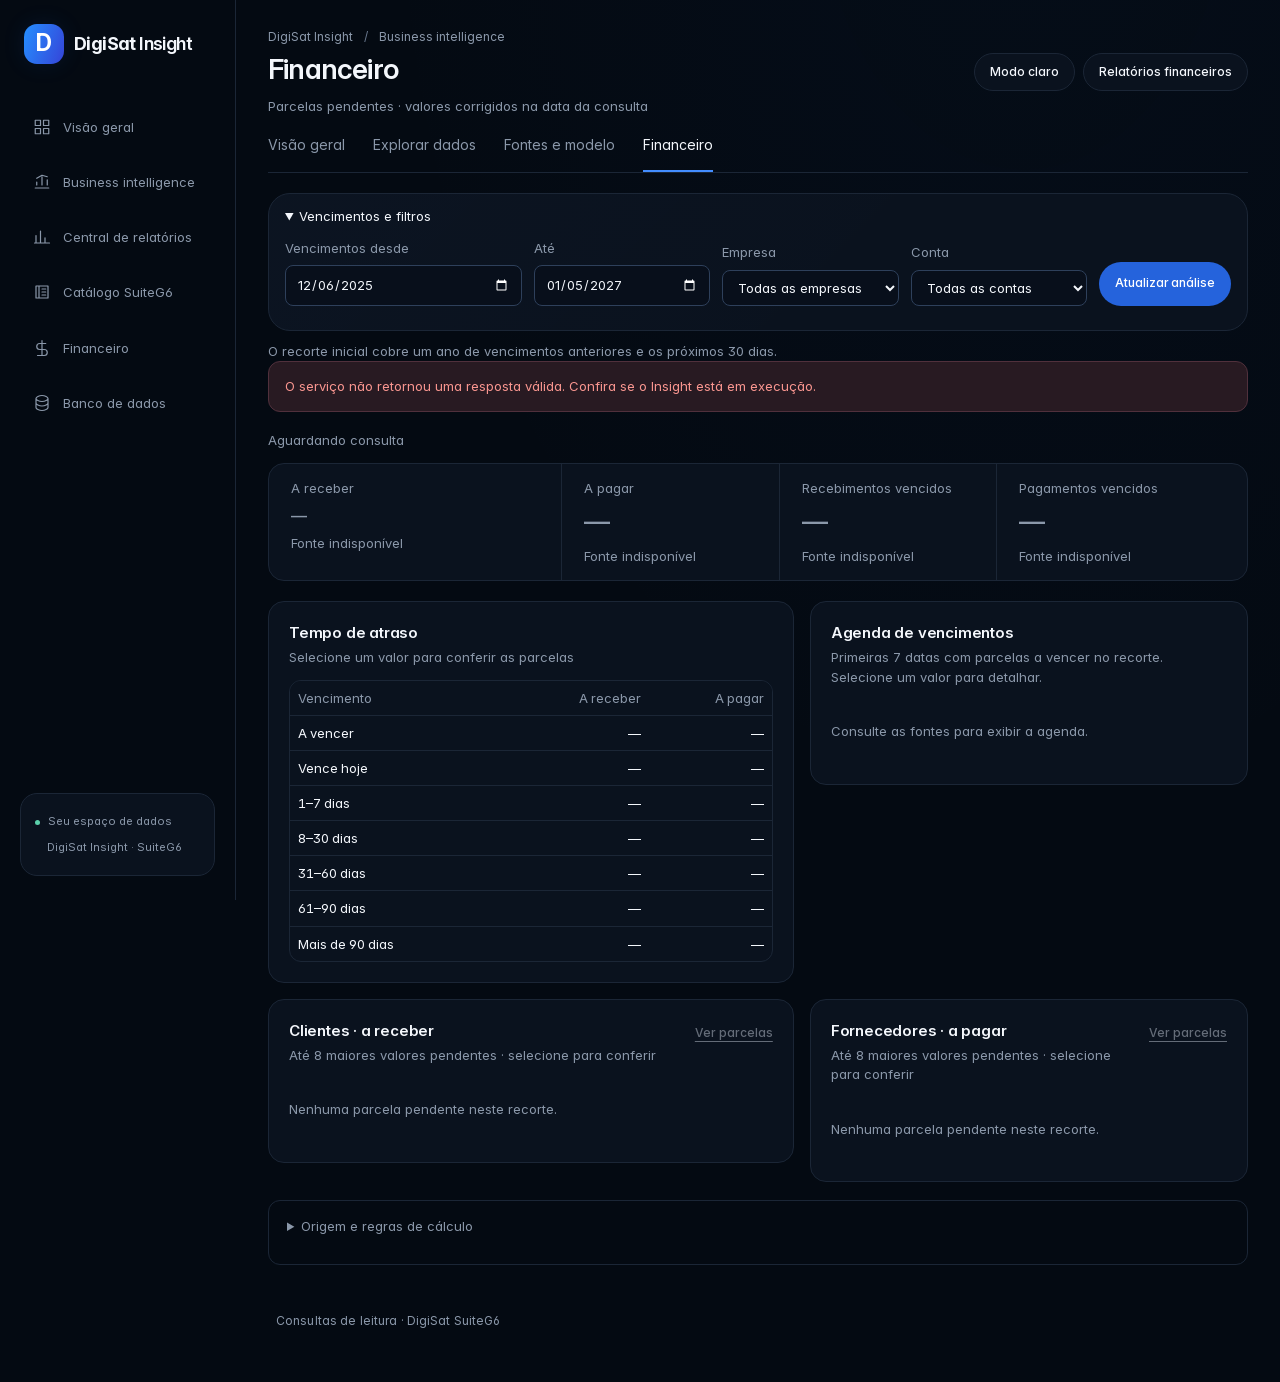
==== commit bd4ee99d: "Release RC5 with financial parcel drill-down, page exports and UI refinements" ====
--- a/static/bi-finance.html
+++ b/static/bi-finance.html
@@ -11,6 +11,7 @@
   <link rel="stylesheet" href="/static/pulse.css?v=2"><link rel="stylesheet" href="/static/bi.css?v=1">
   <script src="/static/pebble.js?v=3" defer></script>
   <link rel="stylesheet" href="/static/bi-finance.css"><script src="/static/bi-finance.js" defer></script>
+  <link rel="stylesheet" href="/static/light.css?v=1">
 </head>
 <body class="bi-page finance-bi"><a class="skip" href="#biMain">Pular para a análise</a><main id="biMain">
 <header class="bi-header"><div><p class="bi-breadcrumb">DigiSat Insight <span>/</span> Business intelligence</p><h1>Financeiro</h1><p class="bi-fine">Parcelas pendentes · valores corrigidos na data da consulta</p></div><div class="bi-header-actions"><button id="themeToggle" class="secondary" type="button"><span id="themeLabel">Modo claro</span></button><a class="secondary" href="/finance-reports">Relatórios financeiros</a></div></header>
@@ -18,7 +19,7 @@
 <details id="filtersDisclosure" open><summary>Vencimentos e filtros</summary><form id="filters" class="bi-filterbar"><label>Vencimentos desde<input id="start" type="date" required></label><label>Até<input id="end" type="date" required></label><label>Empresa<select id="company"><option value="">Todas as empresas</option></select></label><label>Conta<select id="account"><option value="">Todas as contas</option></select></label><button id="refresh" class="primary">Atualizar análise</button></form></details>
 <p id="scope" class="bi-fine">O recorte inicial cobre um ano de vencimentos anteriores e os próximos 30 dias.</p><p id="error" class="bi-error" role="alert" hidden></p><p id="freshness" class="bi-fine" role="status">Aguardando consulta</p>
 <div id="kpis" class="bi-kpis" aria-live="polite"></div>
-<div class="finance-grid"><section class="bi-panel"><div class="bi-panel-head"><div><h2>Tempo de atraso</h2><p>Valores pendentes por faixa de vencimento</p></div></div><div id="aging" class="bi-table-frame"></div></section><section class="bi-panel"><div class="bi-panel-head"><div><h2>Agenda de vencimentos</h2><p>Primeiras 7 datas com parcelas a vencer no recorte</p></div></div><div id="agenda"></div></section><section class="bi-panel"><div class="bi-panel-head"><div><h2>Clientes · a receber</h2><p>Até 8 maiores valores pendentes · selecione para conferir</p></div><button class="bi-text-button" data-side="receivable">Ver parcelas</button></div><div id="receivablePeople"></div></section><section class="bi-panel"><div class="bi-panel-head"><div><h2>Fornecedores · a pagar</h2><p>Até 8 maiores valores pendentes · selecione para conferir</p></div><button class="bi-text-button" data-side="payable">Ver parcelas</button></div><div id="payablePeople"></div></section></div>
-<section id="details" class="bi-panel finance-details" hidden><div class="bi-panel-head"><div><h2 id="detailTitle">Parcelas</h2><p id="detailStatus" role="status"></p></div><button id="closeDetails" class="secondary">Fechar</button></div><div id="parcelTable" class="bi-table-frame"></div><div class="bi-model-actions"><button id="previous" class="secondary">Anterior</button><button id="next" class="secondary">Próxima página</button></div></section>
+<div class="finance-grid"><section class="bi-panel"><div class="bi-panel-head"><div><h2>Tempo de atraso</h2><p>Selecione um valor para conferir as parcelas</p></div></div><div id="aging" class="bi-table-frame"></div></section><section class="bi-panel"><div class="bi-panel-head"><div><h2>Agenda de vencimentos</h2><p>Primeiras 7 datas com parcelas a vencer no recorte. Selecione um valor para detalhar.</p></div></div><div id="agenda"></div></section><section class="bi-panel"><div class="bi-panel-head"><div><h2>Clientes · a receber</h2><p>Até 8 maiores valores pendentes · selecione para conferir</p></div><button class="bi-text-button" data-side="receivable">Ver parcelas</button></div><div id="receivablePeople"></div></section><section class="bi-panel"><div class="bi-panel-head"><div><h2>Fornecedores · a pagar</h2><p>Até 8 maiores valores pendentes · selecione para conferir</p></div><button class="bi-text-button" data-side="payable">Ver parcelas</button></div><div id="payablePeople"></div></section></div>
+<section id="details" class="bi-panel finance-details" hidden aria-labelledby="detailTitle"><div class="bi-panel-head"><div><h2 id="detailTitle" tabindex="-1">Parcelas</h2><p id="detailContext" class="bi-fine"></p></div><div class="finance-detail-actions"><button id="exportParcels" class="secondary" type="button" disabled>CSV desta página</button><button id="closeDetails" class="secondary" type="button">Fechar</button></div></div><p id="detailStatus" role="status" class="bi-fine"></p><div id="detailTotals" class="finance-detail-totals" hidden></div><div id="parcelTable" class="bi-table-frame"></div><div class="bi-model-actions"><button id="previous" class="secondary" type="button">Anterior</button><button id="next" class="secondary" type="button">Próxima página</button></div><p class="bi-fine">O CSV contém apenas esta página, com o recorte e a origem em cada linha. Alterações na base entre consultas podem mudar os valores.</p></section>
 <details class="bi-provenance"><summary>Origem e regras de cálculo</summary><p>Recebimentos e Pagamentos · somente parcelas ativas com situação pendente. O recorte usa o vencimento; títulos anteriores à data inicial ficam fora dos totais. Juros, multas e taxas seguem o motor dos relatórios financeiros, calculados hoje. Os totais de BI somam os centavos exibidos por parcela, antes da paginação. Não representam saldo bancário nem uma posição histórica. A homologação contra a saída nativa permanece pendente.</p><p id="provenance"></p></details><footer class="bi-footer">Consultas de leitura · DigiSat SuiteG6</footer></main><dialog id="biAuth" aria-labelledby="biAuthTitle"><form id="biAuthForm"><h2 id="biAuthTitle">Acessar o Insight</h2><p>Use as credenciais de acesso a este painel.</p><label>Usuário<input id="biAuthUser" autocomplete="username" required></label><label>Senha<input id="biAuthPassword" type="password" autocomplete="current-password" required></label><p id="biAuthError" role="alert"></p><div class="bi-model-actions"><button id="biAuthCancel" type="button" class="secondary">Cancelar</button><button class="primary" type="submit">Entrar</button></div></form></dialog>
-</body></html>+</body></html>
--- a/static/bi-finance.css
+++ b/static/bi-finance.css
@@ -4,3 +4,8 @@
 .finance-bi .finance-row button{color:var(--ink)!important;background:transparent!important;box-shadow:none!important}.finance-bi th{background:var(--card)!important}.finance-bi .bi-header-actions .secondary{color:var(--ink)!important;background:var(--card)!important;border:1px solid var(--line)!important;box-shadow:none!important}
 @media(max-width:640px){.finance-bi .bi-header{display:flex;flex-direction:row!important;align-items:start}.finance-bi .bi-header-actions{width:auto!important;flex:none}.finance-bi .bi-header-actions a{display:none}.finance-bi .bi-header-actions button{width:auto!important}.finance-bi .bi-kpis{display:block}.finance-bi .bi-kpis>div{display:grid;grid-template-columns:minmax(0,1fr) auto;gap:5px 12px;border-right:0;border-bottom:1px solid var(--line);padding:13px 14px}.finance-bi .bi-kpis strong,.finance-bi .bi-kpis>div:first-child strong{font-size:22px;margin:0;white-space:nowrap;grid-column:2;grid-row:1 / 3}.finance-bi .bi-kpis small{grid-column:1}.finance-bi .bi-kpis span{line-height:1.4}.finance-bi .bi-kpis strong.is-missing{font-size:16px}}
 .finance-bi .bi-kpis span,.finance-bi .bi-kpis small,.finance-bi .bi-fine,.finance-bi .bi-panel-head p,.finance-bi .finance-row small,.finance-bi th{font-size:13px}.finance-bi .bi-header-actions .secondary{transition:none}.finance-bi .finance-row button:focus-visible{outline:2px solid var(--accent);outline-offset:3px}
+.finance-detail-actions{display:flex;gap:8px;flex-wrap:wrap;justify-content:flex-end}.finance-detail-totals{display:grid;grid-template-columns:1fr 1fr;gap:12px;padding:14px 0;border-top:1px solid var(--line);border-bottom:1px solid var(--line);margin:12px 0}.finance-detail-totals span{display:block;color:var(--muted);font-size:12px;margin-bottom:6px}.finance-detail-totals strong{font-size:20px;font-weight:500;font-variant-numeric:tabular-nums}.finance-bi .finance-drill{background:transparent!important;border:0;box-shadow:none!important;color:var(--accent)!important;padding:4px 0;min-height:28px;text-decoration:underline;text-underline-offset:4px;font-variant-numeric:tabular-nums}.finance-bi .finance-drill:hover{color:var(--ink)!important}.finance-bi .finance-drill:focus-visible{outline:2px solid var(--accent);outline-offset:3px}.finance-bi #aging .finance-drill{justify-content:end}.finance-bi #agenda .finance-row>strong{display:grid;justify-items:end;gap:2px}.finance-bi #agenda .finance-drill small{margin:0 0 0 7px;font-size:11px}.finance-bi #detailContext{max-width:65ch;overflow-wrap:anywhere}.finance-bi #aging small{display:block;color:var(--muted);font-size:11px;margin-top:3px}
+@media(max-width:640px){.finance-bi .finance-drill{min-height:44px}.finance-detail-actions{flex-direction:column}.finance-detail-totals{grid-template-columns:1fr}.finance-detail-totals>div{display:flex;justify-content:space-between;gap:12px;align-items:center}.finance-detail-totals span{margin:0}.finance-detail-totals strong{font-size:18px}}
+@media(max-width:900px){.finance-details>.bi-panel-head{display:block}.finance-details .finance-detail-actions{flex-direction:row;justify-content:flex-start;margin-top:12px}.finance-details .finance-detail-actions button{white-space:nowrap}}
+@media(max-width:640px){.finance-bi #parcelTable table{min-width:0;width:100%;display:block}.finance-bi #parcelTable thead{position:absolute;width:1px;height:1px;padding:0;margin:-1px;overflow:hidden;clip:rect(0,0,0,0);white-space:nowrap;border:0}.finance-bi #parcelTable tbody{display:block}.finance-bi #parcelTable tr{display:grid;grid-template-columns:minmax(0,1fr) auto;gap:8px 12px;padding:14px 12px;border-bottom:1px solid var(--line)}.finance-bi #parcelTable td{border:0;padding:0;white-space:normal;min-width:0;overflow-wrap:anywhere;font-size:13px}.finance-bi #parcelTable td:first-child{grid-column:1;grid-row:1}.finance-bi #parcelTable td:first-child small{display:block;font-size:12px;margin-top:5px}.finance-bi #parcelTable td:last-child{grid-column:2;grid-row:1;white-space:nowrap}.finance-bi #parcelTable td:nth-child(2){grid-column:1;grid-row:2}.finance-bi #parcelTable td:nth-child(3){grid-column:2;grid-row:2;text-align:right}.finance-bi #parcelTable td:nth-child(4){grid-column:1/-1;grid-row:3}.finance-bi #parcelTable td[data-label]::before{content:attr(data-label);display:block;font-size:11px;color:var(--muted);margin-bottom:3px}.finance-bi #detailTotals>div{align-items:start}.finance-bi #detailTotals span{max-width:55%}}
+@media(max-width:640px){.finance-bi #parcelTable td{background:transparent!important}}
--- a/static/light.css
+++ b/static/light.css
@@ -0,0 +1,85 @@
+/* LightModeReference.webp: white sheets, neutral canvas, ink and deep teal.
+   Loaded last on every screen. Scope preserves the approved dark theme. */
+@media screen {
+  :root[data-theme="light"] {
+    color-scheme:light;
+    --bg:#f3f5f4;--bg-deep:#f7f8f7;--card:#fff;
+    --ink:#172321;--ink-2:#374541;--muted:#64706b;--faint:#727c76;
+    --line:#e1e6e2;--line-strong:#bac7bf;
+    --accent:#0c645f;--accent-end:#073b40;--accent-soft:#e5f0eb;--accent-tint:#f1f6f3;
+    --accent-gradient:#073b40;
+    --green:var(--accent);--green-600:#0c645f;--green-700:#074c48;--lime:var(--accent);
+    --green-soft:var(--accent-soft);--green-tint:var(--accent-tint);
+    --blue:#175e76;--blue-bg:#edf5f7;--blue-line:#bed4dc;
+    --amber:#805d16;--amber-bg:#fff7e7;--amber-line:#e5d5ad;
+    --red:#aa3542;--red-bg:#fff1f1;--red-line:#e6bfc3;--success:#217455;
+    --hero-bg:#fff;--hero-ink:var(--ink);--hero-muted:var(--muted);--hero-input:#f7f8f7;
+    --shadow-xs:0 1px 3px #1b352208;--shadow-sm:0 3px 12px #1b352208;
+    --shadow-md:0 8px 24px #1b35220b;--shadow-lg:0 20px 60px #0b29251f;
+  }
+  :root[data-theme="light"] body.pebble-suite {background:var(--bg)}
+  :root[data-theme="light"] .pebble-suite .pebble-sidebar {background:#fff;border-color:var(--line)}
+  :root[data-theme="light"] .pebble-suite .pebble-brand>span {background:#073b40;box-shadow:none;border-radius:12px}
+  :root[data-theme="light"] .pebble-suite .pebble-sidebar nav a {color:var(--ink-2)}
+  :root[data-theme="light"] .pebble-suite .pebble-sidebar nav a:hover {background:var(--bg)}
+  :root[data-theme="light"] .pebble-suite .pebble-sidebar nav a[aria-current] {background:#052d31;color:#fff;box-shadow:none}
+  :root[data-theme="light"] .pebble-suite .pebble-sidebar-bottom {background:var(--bg-deep);border-color:var(--line);box-shadow:none}
+  :root[data-theme="light"] .pebble-suite :is(.card,.panel,.dashboard-tools,.dashboard-stat,.totals>div,.bi-panel,.bi-kpis,.document-results) {background:var(--card);border-color:var(--line);box-shadow:var(--shadow-sm)}
+  :root[data-theme="light"] .pebble-suite :is(.card,.panel,.dashboard-tools,.bi-panel) {border-radius:20px}
+  :root[data-theme="light"] .pebble-suite details {background:var(--card);border-color:var(--line)}
+  :root[data-theme="light"] .pebble-suite :is(h1,h2,h3) {color:var(--ink);-webkit-text-fill-color:currentColor}
+  :root[data-theme="light"] .pebble-suite :is(.primary,.suite-brand>span,.presets button.active),
+  :root[data-theme="light"] .pebble-suite.bi-page .primary {background:#073b40!important;border-color:#073b40!important;color:#fff;box-shadow:none!important}
+  :root[data-theme="light"] .pebble-suite .primary:hover {background:#0d5053!important}
+  :root[data-theme="light"] .pebble-suite :is(.secondary,.quiet,.ghost,.suggestions button) {background:var(--bg-deep);color:var(--ink-2);border-color:var(--line);box-shadow:none}
+  :root[data-theme="light"] .pebble-suite :is(.secondary,.quiet,.ghost):hover {background:var(--accent-soft);border-color:var(--line-strong);color:var(--accent)}
+  :root[data-theme="light"] .pebble-suite :is(input,select,textarea) {accent-color:var(--accent);background:var(--bg-deep);color:var(--ink);border-color:var(--line-strong)}
+  :root[data-theme="light"] .pebble-suite .filters label {min-width:0;flex:1 1 220px}
+  :root[data-theme="light"] .pebble-suite .filters :is(input,select) {min-width:0;max-width:100%;width:100%}
+  :root[data-theme="light"] .pebble-suite .filters input[type="checkbox"] {width:20px;flex:none}
+  :root[data-theme="light"] .pebble-suite:has(#financeForm) header {display:flex;flex-wrap:wrap;gap:12px;align-items:center}
+  :root[data-theme="light"] .pebble-suite :is(input,select,textarea):focus {outline-color:var(--accent);border-color:var(--accent);box-shadow:0 0 0 3px #0c645f15}
+  :root[data-theme="light"] .pebble-suite :is(input,textarea)::placeholder {color:var(--faint)}
+  :root[data-theme="light"] .pebble-suite :focus-visible {outline-color:var(--accent)}
+  :root[data-theme="light"] .pebble-suite :is(.report-card,.report-card:hover) {background:var(--card);border-color:var(--line)}
+  :root[data-theme="light"] .pebble-suite .report-card.selected {background:var(--accent-tint);border-color:#83a69a;box-shadow:none}
+  :root[data-theme="light"] .pebble-suite .report-icon {background:var(--accent-soft);color:var(--accent)}
+  :root[data-theme="light"] .pebble-suite .report-card.selected .report-icon {background:#073b40;color:#fff}
+  :root[data-theme="light"] .pebble-suite .dashboard-destinations>a {background:var(--bg-deep)}
+  :root[data-theme="light"] .pebble-suite .dashboard-destinations .destination-icon {background:var(--accent-soft);color:var(--accent);border-color:#cce0d6}
+  :root[data-theme="light"] .pebble-suite :is(th,thead th) {background:var(--bg-deep);color:var(--muted);border-color:var(--line)}
+  :root[data-theme="light"] .pebble-suite :is(td,.document-result,.editor-status) {border-color:var(--line)}
+  :root[data-theme="light"] .pebble-suite :is(.metric.emphasis,.comparison-stat,.chip.accent) {background:var(--accent-tint);border-color:#cce0d6;color:var(--accent)}
+  :root[data-theme="light"] .pebble-suite .dashboard-stat.has-value strong {color:var(--ink)}
+  :root[data-theme="light"] .pebble-suite :is(.hbar .fill,.bar-col .bar) {background:var(--accent);box-shadow:none}
+  :root[data-theme="light"] .pebble-suite .hbar .track {background:var(--line)}
+  :root[data-theme="light"] .pebble-suite dialog {background:var(--card);color:var(--ink);border-color:var(--line-strong);box-shadow:var(--shadow-lg)}
+  :root[data-theme="light"] .pebble-suite dialog::backdrop {background:#12332d55;backdrop-filter:none}
+  :root[data-theme="light"] .pebble-suite ::selection {background:#cce5d9;color:var(--ink)}
+  /* The assistant becomes a white working surface, with teal on the action. */
+  html[data-theme="light"] .pebble-suite :is(.ask.card,.discovery-card) {background:#fff;color:var(--ink);border:1px solid var(--line);box-shadow:var(--shadow-sm)}
+  html[data-theme="light"] .pebble-suite .ask::after {display:none}
+  html[data-theme="light"] .pebble-suite .ask :is(h2,.pill),
+  html[data-theme="light"] .pebble-suite .dashboard-orbit>div {color:var(--ink)}
+  html[data-theme="light"] .pebble-suite :is(.ask-copy p,.ask .muted,#discoveryStatus,.discovery-card label,.dashboard-orbit span) {color:var(--muted)}
+  html[data-theme="light"] .pebble-suite .dashboard-orbit {border-color:#cdded5;border-left-color:#073b40;box-shadow:none}
+  html[data-theme="light"] .pebble-suite .dashboard-orbit strong {color:var(--ink)!important}
+  html[data-theme="light"] .pebble-suite :is(.ask-row input,.discovery-row input) {background:var(--bg-deep);color:var(--ink);border:1px solid var(--line);box-shadow:none}
+  html[data-theme="light"] .pebble-suite :is(.ask-row input,.discovery-row input):focus {background:#fff;color:var(--ink);border-color:var(--accent);box-shadow:0 0 0 3px #0c645f15}
+  html[data-theme="light"] .pebble-suite :is(.ask-row input,.discovery-row input)::placeholder {color:var(--faint)}
+  html[data-theme="light"] .pebble-suite :is(.ask .suggestions button,.example-chips button,.ask .ghost,.conversation-tools .ghost) {background:var(--bg-deep);color:var(--ink-2)!important;border-color:var(--line)}
+  html[data-theme="light"] .pebble-suite :is(.ask-row .primary,.discovery-row button) {background:#073b40;border-color:#073b40;color:#fff;box-shadow:none}
+  html[data-theme="light"] .pebble-suite.bi-page {--chart-1:#0c645f;--chart-2:#96a59b;--chart-muted:#96a59b}
+  html[data-theme="light"] .pebble-suite.bi-page :is(.bi-panel,.bi-kpis) {box-shadow:var(--shadow-sm)}
+  html[data-theme="light"] .pebble-suite.bi-page :is(.bi-tabs a[aria-current],.bi-text-link,.bi-text-button) {color:var(--accent)}
+  html[data-theme="light"] .pebble-suite :is(.collection-item.selected,.collection-item:hover) {background:var(--accent-soft);color:var(--accent)}
+  html[data-theme="light"] .pebble-suite .collection-item {border:0;background:transparent;box-shadow:none}
+  html[data-theme="light"] .pebble-suite :is(.collection-item.selected,.collection-item:hover) {background:var(--accent-soft)}
+  html[data-theme="light"] .pebble-suite :is(.danger,.operation-error) {color:var(--red)!important;background:var(--red-bg);border-color:var(--red-line)}
+  html[data-theme="light"] .pebble-suite :is(.bi-day-drills button,.bi-text-button,.bi-text-link) {color:var(--accent)!important}
+  @media(max-width:760px) {
+    :root[data-theme="light"] .pebble-suite .pebble-sidebar {background:#fff;border-top:1px solid var(--line);box-shadow:0 -3px 14px #1b352208}
+    :root[data-theme="light"] .pebble-suite .pebble-sidebar .pebble-more {background:transparent;color:var(--muted)!important}
+    :root[data-theme="light"] .pebble-suite .pebble-sidebar .pebble-more[data-active] {background:var(--accent-soft);color:var(--accent)}
+  }
+}
